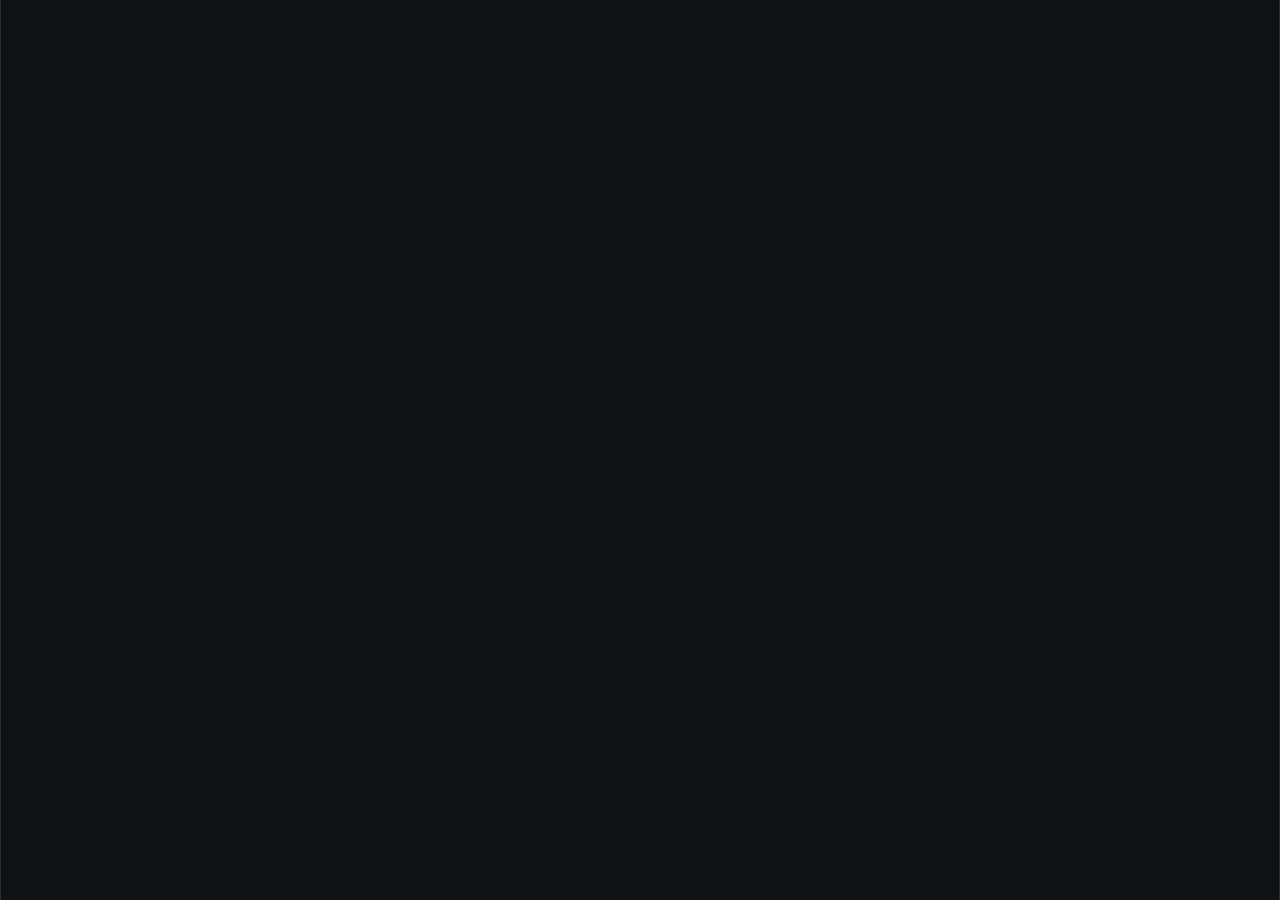
==== index.html @ ad4e1b9a "Phase 1 complete – Maké core structure" ====
<!DOCTYPE html>
<html lang="en">
<head>
    <meta charset="UTF-8">
    <meta name="viewport" content="width=device-width, initial-scale=1.0, maximum-scale=1.0, user-scalable=no, viewport-fit=cover">
    <title>Maké · personal command center</title>
    <link rel="stylesheet" href="styles.css">
    <link rel="manifest" href="manifest.json">
    <meta name="theme-color" content="#0a0c0e">
</head>
<body>
    <div id="app">
        <!-- TopBar will be injected here -->
    </div>

    <script type="module" src="core/app.js"></script>
</body>
</html>
---- styles.css ----
* {
    margin: 0;
    padding: 0;
    box-sizing: border-box;
    -webkit-tap-highlight-color: transparent;
}

body {
    background-color: #0a0c0e;
    color: #ffffff;
    font-family: 'Inter', -apple-system, BlinkMacSystemFont, sans-serif;
    font-weight: 300;
    line-height: 1.5;
    min-height: 100dvh;
    display: flex;
    flex-direction: column;
}

#app {
    display: flex;
    flex-direction: column;
    height: 100dvh;
    max-width: 1400px;
    margin: 0 auto;
    width: 100%;
    border-left: 1px solid #2a2f33;
    border-right: 1px solid #2a2f33;
    background: #0f1215;
}

/* Grid background (faint lines) */
main {
    flex: 1;
    overflow-y: auto;
    padding: 16px;
    background-image: 
        linear-gradient(#2a2f33 1px, transparent 1px),
        linear-gradient(90deg, #2a2f33 1px, transparent 1px);
    background-size: 40px 40px;
    background-position: center center;
}

/* Tab bar */
.top-bar {
    display: flex;
    align-items: center;
    justify-content: space-between;
    padding: 8px 16px;
    border-bottom: 1px solid #2a2f33;
    background: #0a0c0e;
}

.tab-container {
    display: flex;
    gap: 8px;
    overflow-x: auto;
    scrollbar-width: none;
    -ms-overflow-style: none;
}

.tab-container::-webkit-scrollbar {
    display: none;
}

.tab {
    padding: 8px 16px;
    border: 1px solid #3a4045;
    border-radius: 30px;
    background: transparent;
    color: #a0a8b0;
    font-size: 14px;
    font-weight: 400;
    white-space: nowrap;
    cursor: pointer;
}

.tab.active {
    background: #2a2f33;
    border-color: #5a7d9c;
    color: white;
}

.top-bar-actions {
    display: flex;
    gap: 8px;
}

.top-bar-actions button {
    background: none;
    border: 1px solid #3a4045;
    color: #c0c8d0;
    width: 40px;
    height: 40px;
    border-radius: 8px;
    font-size: 20px;
    display: flex;
    align-items: center;
    justify-content: center;
    cursor: pointer;
}

.top-bar-actions button:active {
    background: #2a2f33;
}

/* Card grid */
.grid {
    display: grid;
    grid-template-columns: repeat(auto-fill, minmax(280px, 1fr));
    gap: 16px;
}

/* Card */
.card {
    background: #14181c;
    border: 1px solid #2a2f33;
    border-radius: 20px;
    padding: 16px;
    box-shadow: 0 2px 8px rgba(0,0,0,0.5);
    transition: transform 0.1s, border-color 0.1s;
    cursor: pointer;
    display: flex;
    flex-direction: column;
}

.card:active {
    transform: scale(0.98);
    border-color: #5a7d9c;
}

.card-header {
    display: flex;
    justify-content: space-between;
    align-items: center;
    margin-bottom: 12px;
    color: #a0a8b0;
    font-size: 12px;
    text-transform: uppercase;
    letter-spacing: 1px;
}

.card-title {
    font-weight: 600;
    color: white;
    margin-bottom: 8px;
    word-break: break-word;
    font-size: 16px;
}

.card-content {
    color: #c0c8d0;
    font-size: 14px;
    word-break: break-word;
    white-space: pre-wrap;
    flex: 1;
}

.card-footer {
    display: flex;
    justify-content: flex-end;
    gap: 12px;
    margin-top: 12px;
}

.card-footer button {
    background: none;
    border: none;
    color: #a0a8b0;
    font-size: 18px;
    cursor: pointer;
    padding: 4px;
}

/* Command Palette */
.command-palette {
    position: fixed;
    top: 80px;
    left: 50%;
    transform: translateX(-50%);
    width: 90%;
    max-width: 600px;
    background: #1e2328;
    border: 1px solid #3a4045;
    border-radius: 24px;
    box-shadow: 0 20px 40px rgba(0,0,0,0.8);
    z-index: 1000;
    padding: 12px;
    display: none;
}

.command-palette.visible {
    display: block;
}

.command-palette input {
    width: 100%;
    background: #0a0c0e;
    border: 1px solid #3a4045;
    border-radius: 40px;
    padding: 16px 20px;
    color: white;
    font-size: 16px;
    outline: none;
}

.command-results {
    margin-top: 8px;
    max-height: 300px;
    overflow-y: auto;
}

.command-result-item {
    padding: 12px 16px;
    border-bottom: 1px solid #2a2f33;
    cursor: pointer;
    color: #c0c8d0;
}

.command-result-item:active {
    background: #2a2f33;
}

/* Modal */
.modal-overlay {
    position: fixed;
    top: 0;
    left: 0;
    width: 100%;
    height: 100%;
    background: rgba(0,0,0,0.7);
    display: none;
    align-items: center;
    justify-content: center;
    z-index: 2000;
}

.modal-overlay.visible {
    display: flex;
}

.modal {
    background: #1e2328;
    border: 1px solid #3a4045;
    border-radius: 24px;
    width: 90%;
    max-width: 500px;
    padding: 24px;
}

.modal h3 {
    font-size: 20px;
    font-weight: 400;
    margin-bottom: 16px;
    color: white;
}

.modal-content {
    margin-bottom: 24px;
}

.modal-content input,
.modal-content textarea,
.modal-content select {
    width: 100%;
    background: #0a0c0e;
    border: 1px solid #3a4045;
    border-radius: 12px;
    padding: 12px;
    color: white;
    font-size: 14px;
    margin-bottom: 12px;
    font-family: inherit;
}

.modal-content textarea {
    min-height: 100px;
    resize: vertical;
}

.modal-actions {
    display: flex;
    justify-content: flex-end;
    gap: 12px;
}

.modal-actions button {
    padding: 12px 20px;
    border: 1px solid #3a4045;
    background: transparent;
    color: white;
    border-radius: 30px;
    font-size: 14px;
    cursor: pointer;
}

.modal-actions button:active {
    background: #2a2f33;
}

/* Undo toast */
.undo-toast {
    position: fixed;
    bottom: 20px;
    left: 50%;
    transform: translateX(-50%);
    background: #1e2328;
    border: 1px solid #5a7d9c;
    border-radius: 40px;
    padding: 12px 24px;
    color: white;
    font-size: 14px;
    display: flex;
    gap: 16px;
    align-items: center;
    z-index: 3000;
    animation: slideUp 0.2s ease;
}

.undo-toast button {
    background: none;
    border: none;
    color: #5a7d9c;
    font-weight: 600;
    cursor: pointer;
}

@keyframes slideUp {
    from { transform: translate(-50%, 20px); opacity: 0; }
    to { transform: translate(-50%, 0); opacity: 1; }
}

/* Responsive */
@media (max-width: 480px) {
    .grid {
        grid-template-columns: 1fr;
    }
    .top-bar {
        padding: 8px;
    }
}
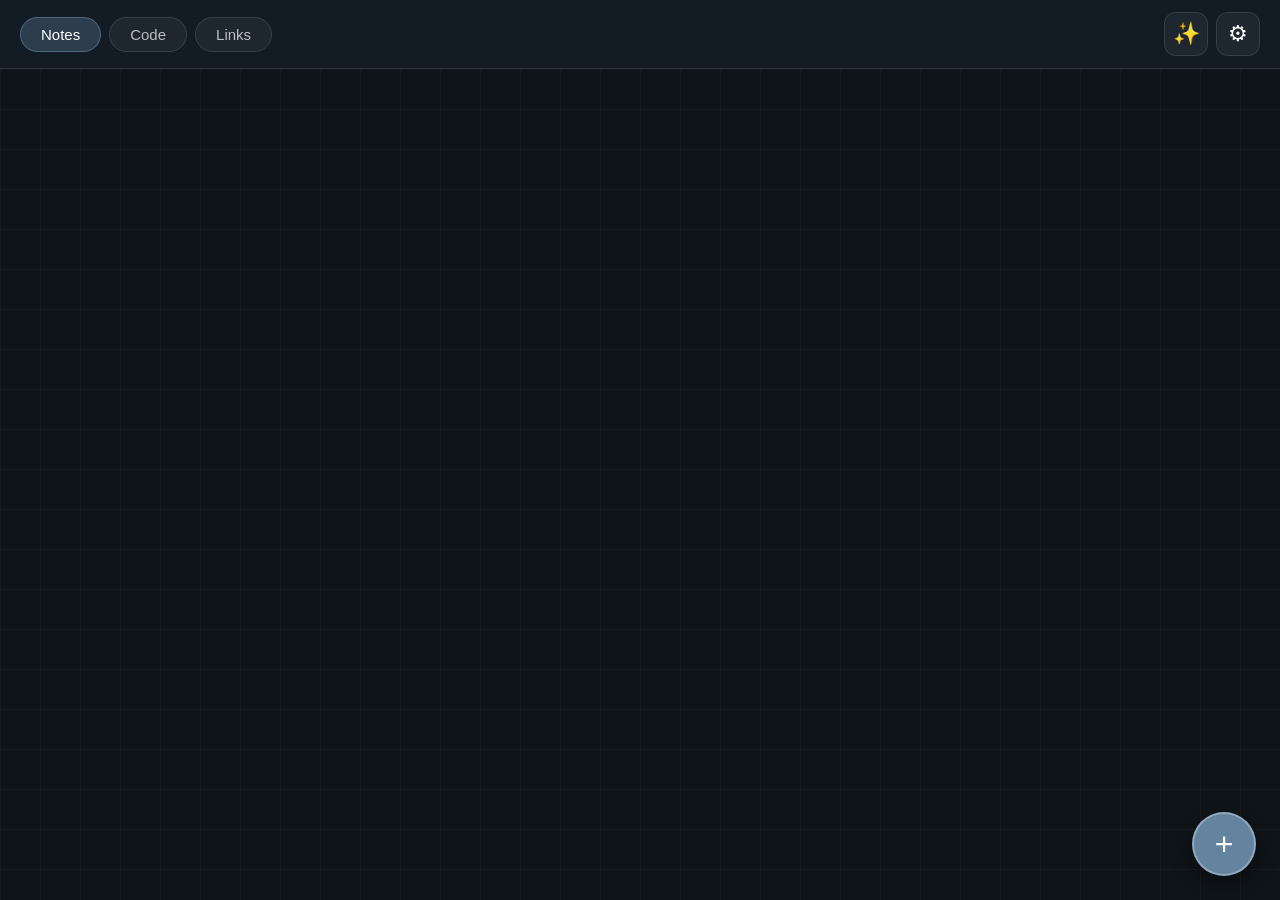
==== commit b2683960: "Complete redesign: layered canvas with floating stickies" ====
--- a/index.html
+++ b/index.html
@@ -3,16 +3,13 @@
 <head>
     <meta charset="UTF-8">
     <meta name="viewport" content="width=device-width, initial-scale=1.0, maximum-scale=1.0, user-scalable=no, viewport-fit=cover">
-    <title>Maké · personal command center</title>
+    <title>Maké · layered dashboard</title>
     <link rel="stylesheet" href="styles.css">
     <link rel="manifest" href="manifest.json">
-    <meta name="theme-color" content="#0a0c0e">
+    <meta name="theme-color" content="#0f1419">
 </head>
 <body>
-    <div id="app">
-        <!-- TopBar will be injected here -->
-    </div>
-
-    <script type="module" src="core/app.js"></script>
+    <div id="app"></div>
+    <script type="module" src="app.js"></script>
 </body>
 </html>
--- a/styles.css
+++ b/styles.css
@@ -3,51 +3,35 @@
     padding: 0;
     box-sizing: border-box;
     -webkit-tap-highlight-color: transparent;
+    user-select: none;
 }
 
 body {
-    background-color: #0a0c0e;
+    background-color: #0f1419;
     color: #ffffff;
     font-family: 'Inter', -apple-system, BlinkMacSystemFont, sans-serif;
-    font-weight: 300;
-    line-height: 1.5;
     min-height: 100dvh;
+    overflow: hidden;
+}
+
+#app {
+    height: 100dvh;
     display: flex;
     flex-direction: column;
-}
-
-#app {
-    display: flex;
-    flex-direction: column;
-    height: 100dvh;
-    max-width: 1400px;
-    margin: 0 auto;
-    width: 100%;
-    border-left: 1px solid #2a2f33;
-    border-right: 1px solid #2a2f33;
-    background: #0f1215;
-}
-
-/* Grid background (faint lines) */
-main {
-    flex: 1;
-    overflow-y: auto;
-    padding: 16px;
-    background-image: 
-        linear-gradient(#2a2f33 1px, transparent 1px),
-        linear-gradient(90deg, #2a2f33 1px, transparent 1px);
-    background-size: 40px 40px;
-    background-position: center center;
-}
-
-/* Tab bar */
+    position: relative;
+}
+
+/* Top bar with glass effect */
 .top-bar {
     display: flex;
     align-items: center;
     justify-content: space-between;
-    padding: 8px 16px;
-    border-bottom: 1px solid #2a2f33;
-    background: #0a0c0e;
+    padding: 12px 20px;
+    background: rgba(20, 30, 40, 0.8);
+    backdrop-filter: blur(20px);
+    -webkit-backdrop-filter: blur(20px);
+    border-bottom: 1px solid rgba(255, 255, 255, 0.1);
+    z-index: 100;
 }
 
 .tab-container {
@@ -55,7 +39,6 @@
     gap: 8px;
     overflow-x: auto;
     scrollbar-width: none;
-    -ms-overflow-style: none;
 }
 
 .tab-container::-webkit-scrollbar {
@@ -63,20 +46,21 @@
 }
 
 .tab {
-    padding: 8px 16px;
-    border: 1px solid #3a4045;
-    border-radius: 30px;
-    background: transparent;
-    color: #a0a8b0;
-    font-size: 14px;
-    font-weight: 400;
+    padding: 8px 20px;
+    border-radius: 40px;
+    background: rgba(255, 255, 255, 0.05);
+    border: 1px solid rgba(255, 255, 255, 0.1);
+    color: rgba(255, 255, 255, 0.7);
+    font-size: 15px;
+    font-weight: 500;
     white-space: nowrap;
     cursor: pointer;
+    transition: all 0.2s ease;
 }
 
 .tab.active {
-    background: #2a2f33;
-    border-color: #5a7d9c;
+    background: rgba(109, 143, 175, 0.3);
+    border-color: rgba(109, 143, 175, 0.5);
     color: white;
 }
 
@@ -86,138 +70,229 @@
 }
 
 .top-bar-actions button {
-    background: none;
-    border: 1px solid #3a4045;
-    color: #c0c8d0;
-    width: 40px;
-    height: 40px;
-    border-radius: 8px;
-    font-size: 20px;
+    width: 44px;
+    height: 44px;
+    border-radius: 12px;
+    background: rgba(255, 255, 255, 0.05);
+    border: 1px solid rgba(255, 255, 255, 0.1);
+    color: white;
+    font-size: 22px;
     display: flex;
     align-items: center;
     justify-content: center;
     cursor: pointer;
+    transition: all 0.2s ease;
 }
 
 .top-bar-actions button:active {
-    background: #2a2f33;
-}
-
-/* Card grid */
+    background: rgba(109, 143, 175, 0.3);
+    transform: scale(0.95);
+}
+
+/* Main canvas – both layers */
+.canvas {
+    flex: 1;
+    position: relative;
+    overflow: hidden;
+    background-color: #0f1419;
+    background-image: 
+        linear-gradient(rgba(255, 255, 255, 0.03) 1px, transparent 1px),
+        linear-gradient(90deg, rgba(255, 255, 255, 0.03) 1px, transparent 1px);
+    background-size: 40px 40px;
+}
+
+/* Background grid layer */
+.grid-layer {
+    position: absolute;
+    top: 0;
+    left: 0;
+    width: 100%;
+    height: 100%;
+    overflow-y: auto;
+    overflow-x: hidden;
+    padding: 20px;
+}
+
 .grid {
     display: grid;
-    grid-template-columns: repeat(auto-fill, minmax(280px, 1fr));
-    gap: 16px;
-}
-
-/* Card */
+    grid-template-columns: repeat(auto-fill, minmax(260px, 1fr));
+    gap: 20px;
+    align-content: start;
+}
+
+/* Background cards */
 .card {
-    background: #14181c;
-    border: 1px solid #2a2f33;
+    background: rgba(30, 40, 50, 0.7);
+    backdrop-filter: blur(10px);
+    -webkit-backdrop-filter: blur(10px);
+    border: 1px solid rgba(255, 255, 255, 0.1);
+    border-radius: 24px;
+    padding: 18px;
+    box-shadow: 0 8px 20px rgba(0, 0, 0, 0.3);
+    transition: transform 0.15s ease, border-color 0.15s ease;
+    cursor: pointer;
+}
+
+.card:active {
+    transform: scale(0.98);
+    border-color: rgba(109, 143, 175, 0.6);
+}
+
+.card-header {
+    display: flex;
+    justify-content: space-between;
+    align-items: center;
+    margin-bottom: 10px;
+    color: rgba(255, 255, 255, 0.5);
+    font-size: 12px;
+    text-transform: uppercase;
+    letter-spacing: 0.5px;
+}
+
+.card-title {
+    font-weight: 600;
+    font-size: 16px;
+    margin-bottom: 8px;
+    color: white;
+}
+
+.card-content {
+    color: rgba(255, 255, 255, 0.8);
+    font-size: 14px;
+    line-height: 1.4;
+}
+
+/* Floating sticky notes layer */
+.sticky-layer {
+    position: absolute;
+    top: 0;
+    left: 0;
+    width: 100%;
+    height: 100%;
+    pointer-events: none;
+    z-index: 50;
+}
+
+.sticky-note {
+    position: absolute;
+    min-width: 180px;
+    min-height: 150px;
+    background: rgba(255, 235, 150, 0.95);
+    backdrop-filter: blur(5px);
+    -webkit-backdrop-filter: blur(5px);
     border-radius: 20px;
     padding: 16px;
-    box-shadow: 0 2px 8px rgba(0,0,0,0.5);
-    transition: transform 0.1s, border-color 0.1s;
-    cursor: pointer;
+    box-shadow: 0 15px 30px rgba(0, 0, 0, 0.4), 0 0 0 2px rgba(255, 255, 255, 0.2);
+    color: #1a1e24;
+    pointer-events: auto;
+    cursor: move;
+    transition: box-shadow 0.15s ease;
+    resize: both;
+    overflow: auto;
+    z-index: 100;
+}
+
+.sticky-note:active {
+    box-shadow: 0 20px 40px rgba(0, 0, 0, 0.5), 0 0 0 2px rgba(255, 255, 255, 0.4);
+    z-index: 200;
+}
+
+.sticky-note textarea {
+    width: 100%;
+    height: calc(100% - 30px);
+    background: transparent;
+    border: none;
+    resize: none;
+    font-family: inherit;
+    font-size: 14px;
+    color: #1a1e24;
+    outline: none;
+}
+
+.sticky-header {
+    display: flex;
+    justify-content: flex-end;
+    gap: 8px;
+    margin-bottom: 8px;
+}
+
+.sticky-header button {
+    background: rgba(0, 0, 0, 0.2);
+    border: none;
+    border-radius: 20px;
+    width: 28px;
+    height: 28px;
+    color: #1a1e24;
+    cursor: pointer;
+    display: flex;
+    align-items: center;
+    justify-content: center;
+}
+
+/* Floating action button */
+.fab {
+    position: absolute;
+    bottom: 24px;
+    right: 24px;
+    width: 64px;
+    height: 64px;
+    border-radius: 32px;
+    background: rgba(109, 143, 175, 0.9);
+    backdrop-filter: blur(10px);
+    -webkit-backdrop-filter: blur(10px);
+    border: 2px solid rgba(255, 255, 255, 0.3);
+    color: white;
+    font-size: 32px;
+    display: flex;
+    align-items: center;
+    justify-content: center;
+    cursor: pointer;
+    z-index: 200;
+    box-shadow: 0 8px 20px rgba(0, 0, 0, 0.4);
+    transition: transform 0.15s ease, background 0.15s ease;
+}
+
+.fab:active {
+    transform: scale(0.9);
+    background: rgba(89, 123, 155, 0.9);
+}
+
+/* Add menu */
+.add-menu {
+    position: absolute;
+    bottom: 100px;
+    right: 24px;
+    background: rgba(30, 40, 50, 0.95);
+    backdrop-filter: blur(20px);
+    -webkit-backdrop-filter: blur(20px);
+    border: 1px solid rgba(255, 255, 255, 0.1);
+    border-radius: 24px;
+    padding: 12px;
     display: flex;
     flex-direction: column;
-}
-
-.card:active {
-    transform: scale(0.98);
-    border-color: #5a7d9c;
-}
-
-.card-header {
-    display: flex;
-    justify-content: space-between;
-    align-items: center;
-    margin-bottom: 12px;
-    color: #a0a8b0;
-    font-size: 12px;
-    text-transform: uppercase;
-    letter-spacing: 1px;
-}
-
-.card-title {
-    font-weight: 600;
-    color: white;
-    margin-bottom: 8px;
-    word-break: break-word;
+    gap: 8px;
+    z-index: 250;
+    min-width: 180px;
+}
+
+.add-menu button {
+    padding: 16px 20px;
+    background: rgba(255, 255, 255, 0.05);
+    border: 1px solid rgba(255, 255, 255, 0.1);
+    border-radius: 16px;
+    color: white;
     font-size: 16px;
-}
-
-.card-content {
-    color: #c0c8d0;
-    font-size: 14px;
-    word-break: break-word;
-    white-space: pre-wrap;
-    flex: 1;
-}
-
-.card-footer {
-    display: flex;
-    justify-content: flex-end;
-    gap: 12px;
-    margin-top: 12px;
-}
-
-.card-footer button {
-    background: none;
-    border: none;
-    color: #a0a8b0;
-    font-size: 18px;
-    cursor: pointer;
-    padding: 4px;
-}
-
-/* Command Palette */
-.command-palette {
-    position: fixed;
-    top: 80px;
-    left: 50%;
-    transform: translateX(-50%);
-    width: 90%;
-    max-width: 600px;
-    background: #1e2328;
-    border: 1px solid #3a4045;
-    border-radius: 24px;
-    box-shadow: 0 20px 40px rgba(0,0,0,0.8);
-    z-index: 1000;
-    padding: 12px;
-    display: none;
-}
-
-.command-palette.visible {
-    display: block;
-}
-
-.command-palette input {
-    width: 100%;
-    background: #0a0c0e;
-    border: 1px solid #3a4045;
-    border-radius: 40px;
-    padding: 16px 20px;
-    color: white;
-    font-size: 16px;
-    outline: none;
-}
-
-.command-results {
-    margin-top: 8px;
-    max-height: 300px;
-    overflow-y: auto;
-}
-
-.command-result-item {
-    padding: 12px 16px;
-    border-bottom: 1px solid #2a2f33;
-    cursor: pointer;
-    color: #c0c8d0;
-}
-
-.command-result-item:active {
-    background: #2a2f33;
+    text-align: left;
+    cursor: pointer;
+    transition: background 0.15s ease;
+}
+
+.add-menu button:active {
+    background: rgba(109, 143, 175, 0.3);
+}
+
+.hidden {
+    display: none !important;
 }
 
 /* Modal */
@@ -227,54 +302,44 @@
     left: 0;
     width: 100%;
     height: 100%;
-    background: rgba(0,0,0,0.7);
-    display: none;
+    background: rgba(0, 0, 0, 0.7);
+    backdrop-filter: blur(15px);
+    -webkit-backdrop-filter: blur(15px);
+    display: flex;
     align-items: center;
     justify-content: center;
-    z-index: 2000;
-}
-
-.modal-overlay.visible {
-    display: flex;
+    z-index: 1000;
 }
 
 .modal {
-    background: #1e2328;
-    border: 1px solid #3a4045;
-    border-radius: 24px;
+    background: rgba(30, 40, 50, 0.95);
+    backdrop-filter: blur(20px);
+    -webkit-backdrop-filter: blur(20px);
+    border: 1px solid rgba(255, 255, 255, 0.1);
+    border-radius: 32px;
     width: 90%;
     max-width: 500px;
-    padding: 24px;
+    padding: 28px;
 }
 
 .modal h3 {
-    font-size: 20px;
+    margin-bottom: 20px;
+    font-size: 24px;
     font-weight: 400;
+}
+
+.modal input,
+.modal textarea,
+.modal select {
+    width: 100%;
+    background: rgba(0, 0, 0, 0.3);
+    border: 1px solid rgba(255, 255, 255, 0.1);
+    border-radius: 16px;
+    padding: 16px;
+    color: white;
+    font-size: 16px;
     margin-bottom: 16px;
-    color: white;
-}
-
-.modal-content {
-    margin-bottom: 24px;
-}
-
-.modal-content input,
-.modal-content textarea,
-.modal-content select {
-    width: 100%;
-    background: #0a0c0e;
-    border: 1px solid #3a4045;
-    border-radius: 12px;
-    padding: 12px;
-    color: white;
-    font-size: 14px;
-    margin-bottom: 12px;
     font-family: inherit;
-}
-
-.modal-content textarea {
-    min-height: 100px;
-    resize: vertical;
 }
 
 .modal-actions {
@@ -284,57 +349,30 @@
 }
 
 .modal-actions button {
-    padding: 12px 20px;
-    border: 1px solid #3a4045;
-    background: transparent;
-    color: white;
+    padding: 14px 28px;
     border-radius: 30px;
-    font-size: 14px;
-    cursor: pointer;
-}
-
-.modal-actions button:active {
-    background: #2a2f33;
-}
-
-/* Undo toast */
-.undo-toast {
-    position: fixed;
-    bottom: 20px;
-    left: 50%;
-    transform: translateX(-50%);
-    background: #1e2328;
-    border: 1px solid #5a7d9c;
-    border-radius: 40px;
-    padding: 12px 24px;
-    color: white;
-    font-size: 14px;
-    display: flex;
-    gap: 16px;
-    align-items: center;
-    z-index: 3000;
-    animation: slideUp 0.2s ease;
-}
-
-.undo-toast button {
-    background: none;
-    border: none;
-    color: #5a7d9c;
-    font-weight: 600;
-    cursor: pointer;
-}
-
-@keyframes slideUp {
-    from { transform: translate(-50%, 20px); opacity: 0; }
-    to { transform: translate(-50%, 0); opacity: 1; }
+    border: 1px solid rgba(255, 255, 255, 0.1);
+    background: rgba(255, 255, 255, 0.05);
+    color: white;
+    font-size: 15px;
+    cursor: pointer;
+}
+
+.modal-actions button.primary {
+    background: rgba(109, 143, 175, 0.5);
+    border-color: rgba(109, 143, 175, 0.8);
 }
 
 /* Responsive */
-@media (max-width: 480px) {
+@media (max-width: 600px) {
     .grid {
         grid-template-columns: 1fr;
     }
     .top-bar {
-        padding: 8px;
+        padding: 8px 12px;
     }
-}
+    .tab {
+        padding: 6px 16px;
+        font-size: 14px;
+    }
+}
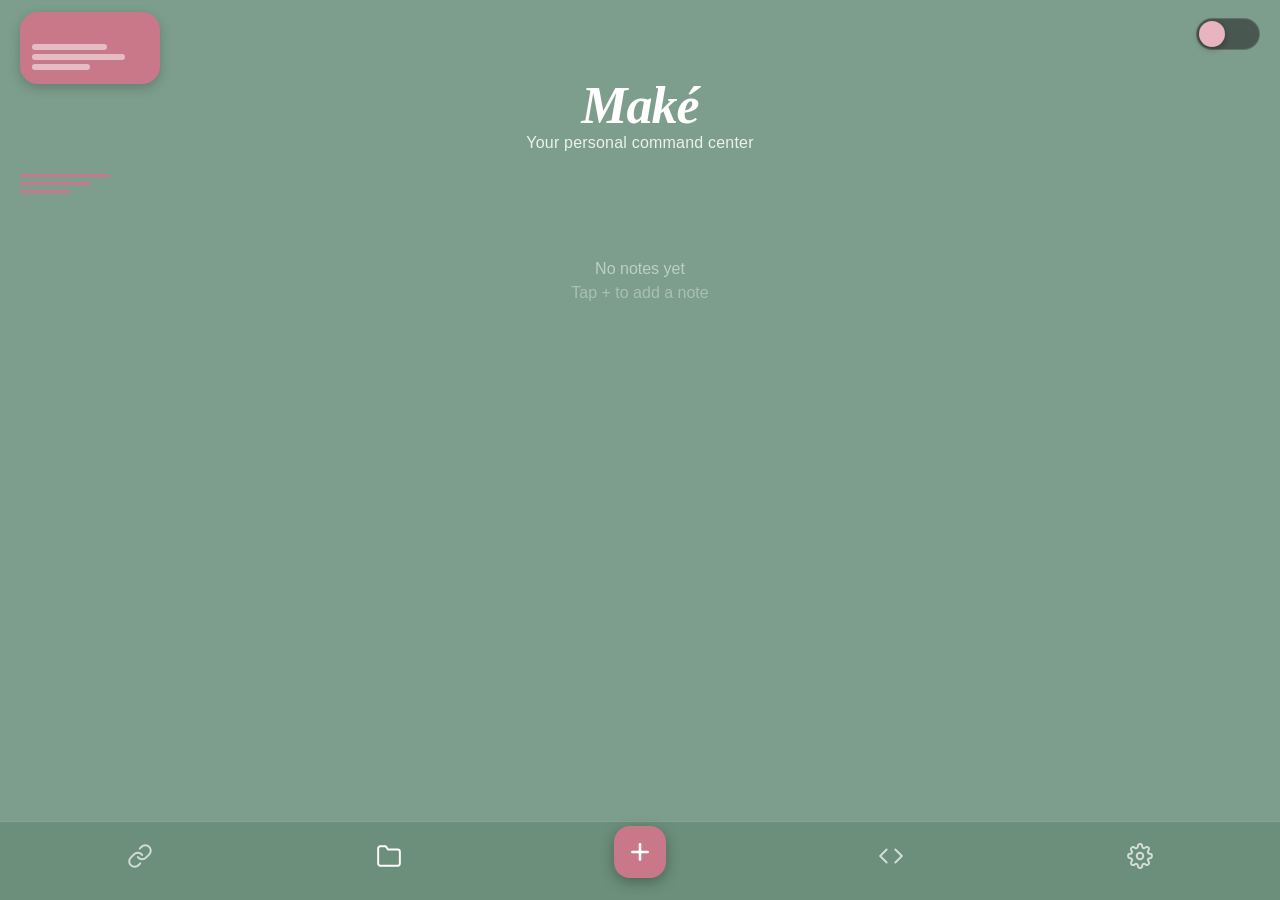
==== commit 12fdbf57: "Deploying to gh-pages from @ kynaruniverse/Make@a9539d4999ef92b4a51e3f7154780ea9d2239fb0 🚀" ====
--- a/index.html
+++ b/index.html
@@ -6,7 +6,7 @@
     <title>Maké · layered dashboard</title>
     <link rel="stylesheet" href="styles.css">
     <link rel="manifest" href="manifest.json">
-    <meta name="theme-color" content="#0f1419">
+    <meta name="theme-color" content="#7d9e8c">
 </head>
 <body>
     <div id="app"></div>
--- a/styles.css
+++ b/styles.css
@@ -7,7 +7,7 @@
 }
 
 body {
-    background-color: #0f1419;
+    background-color: #7d9e8c;
     color: #ffffff;
     font-family: 'Inter', -apple-system, BlinkMacSystemFont, sans-serif;
     min-height: 100dvh;
@@ -19,89 +19,129 @@
     display: flex;
     flex-direction: column;
     position: relative;
-}
-
-/* Top bar with glass effect */
-.top-bar {
-    display: flex;
-    align-items: center;
+    background-color: #7d9e8c;
+}
+
+/* ─── HEADER ─────────────────────────────────── */
+.app-header {
+    display: flex;
+    flex-direction: column;
+    align-items: center;
+    padding: 12px 20px 6px;
+    position: relative;
+    flex-shrink: 0;
+}
+
+.header-row {
+    display: flex;
+    align-items: flex-start;
     justify-content: space-between;
-    padding: 12px 20px;
-    background: rgba(20, 30, 40, 0.8);
-    backdrop-filter: blur(20px);
-    -webkit-backdrop-filter: blur(20px);
-    border-bottom: 1px solid rgba(255, 255, 255, 0.1);
-    z-index: 100;
-}
-
-.tab-container {
-    display: flex;
-    gap: 8px;
-    overflow-x: auto;
-    scrollbar-width: none;
-}
-
-.tab-container::-webkit-scrollbar {
-    display: none;
-}
-
-.tab {
-    padding: 8px 20px;
-    border-radius: 40px;
-    background: rgba(255, 255, 255, 0.05);
-    border: 1px solid rgba(255, 255, 255, 0.1);
-    color: rgba(255, 255, 255, 0.7);
-    font-size: 15px;
-    font-weight: 500;
-    white-space: nowrap;
-    cursor: pointer;
-    transition: all 0.2s ease;
-}
-
-.tab.active {
-    background: rgba(109, 143, 175, 0.3);
-    border-color: rgba(109, 143, 175, 0.5);
-    color: white;
-}
-
-.top-bar-actions {
-    display: flex;
-    gap: 8px;
-}
-
-.top-bar-actions button {
-    width: 44px;
-    height: 44px;
-    border-radius: 12px;
-    background: rgba(255, 255, 255, 0.05);
-    border: 1px solid rgba(255, 255, 255, 0.1);
-    color: white;
-    font-size: 22px;
-    display: flex;
-    align-items: center;
-    justify-content: center;
-    cursor: pointer;
-    transition: all 0.2s ease;
-}
-
-.top-bar-actions button:active {
-    background: rgba(109, 143, 175, 0.3);
-    transform: scale(0.95);
-}
-
-/* Main canvas – both layers */
+    width: 100%;
+    margin-bottom: 4px;
+}
+
+.header-widget {
+    width: 140px;
+    height: 72px;
+    background: #c9788a;
+    border-radius: 18px;
+    padding: 10px 12px;
+    display: flex;
+    flex-direction: column;
+    justify-content: flex-end;
+    box-shadow: 0 4px 12px rgba(0,0,0,0.2);
+    flex-shrink: 0;
+}
+
+.header-widget-bar {
+    height: 6px;
+    border-radius: 3px;
+    background: rgba(255,255,255,0.5);
+    margin-bottom: 4px;
+    width: 70%;
+}
+
+.ambient-toggle-wrap {
+    display: flex;
+    align-items: center;
+    padding-top: 6px;
+}
+
+.toggle-track {
+    width: 64px;
+    height: 32px;
+    background: rgba(30, 30, 30, 0.55);
+    border-radius: 16px;
+    position: relative;
+    cursor: pointer;
+    transition: background 0.25s ease;
+    border: 1.5px solid rgba(255,255,255,0.15);
+}
+
+.toggle-track.on {
+    background: rgba(201, 120, 138, 0.7);
+}
+
+.toggle-knob {
+    width: 26px;
+    height: 26px;
+    background: #e8b4c0;
+    border-radius: 50%;
+    position: absolute;
+    top: 2px;
+    left: 2px;
+    transition: transform 0.25s ease;
+    box-shadow: 0 2px 6px rgba(0,0,0,0.3);
+}
+
+.toggle-track.on .toggle-knob {
+    transform: translateX(32px);
+}
+
+.app-title {
+    font-family: 'Georgia', 'Times New Roman', serif;
+    font-size: 52px;
+    font-weight: 700;
+    font-style: italic;
+    color: white;
+    letter-spacing: -1px;
+    line-height: 1;
+    text-align: center;
+    margin-top: -8px;
+}
+
+.app-subtitle {
+    font-size: 16px;
+    font-weight: 400;
+    color: rgba(255,255,255,0.85);
+    text-align: center;
+    margin-top: 2px;
+    margin-bottom: 10px;
+    letter-spacing: 0.2px;
+}
+
+/* ─── SECTION DIVIDER ─────────────────────────── */
+.section-divider {
+    padding: 6px 20px 10px;
+    flex-shrink: 0;
+}
+
+.divider-line {
+    height: 3px;
+    border-radius: 2px;
+    background: #c9788a;
+    margin-bottom: 5px;
+    width: 90px;
+}
+
+/* ─── CANVAS ──────────────────────────────────── */
 .canvas {
     flex: 1;
     position: relative;
     overflow: hidden;
-    background-color: #0f1419;
-    background-image: 
-        linear-gradient(rgba(255, 255, 255, 0.03) 1px, transparent 1px),
-        linear-gradient(90deg, rgba(255, 255, 255, 0.03) 1px, transparent 1px);
-    background-size: 40px 40px;
-}
-
-/* Background grid layer */
+    background-color: #7d9e8c;
+}
+
 .grid-layer {
     position: absolute;
     top: 0;
@@ -110,59 +150,78 @@
     height: 100%;
     overflow-y: auto;
     overflow-x: hidden;
-    padding: 20px;
+    padding: 12px 14px 20px;
 }
 
 .grid {
     display: grid;
-    grid-template-columns: repeat(auto-fill, minmax(260px, 1fr));
-    gap: 20px;
+    grid-template-columns: repeat(3, 1fr);
+    gap: 12px;
     align-content: start;
 }
 
-/* Background cards */
+/* ─── CARDS ───────────────────────────────────── */
 .card {
-    background: rgba(30, 40, 50, 0.7);
-    backdrop-filter: blur(10px);
-    -webkit-backdrop-filter: blur(10px);
-    border: 1px solid rgba(255, 255, 255, 0.1);
-    border-radius: 24px;
-    padding: 18px;
-    box-shadow: 0 8px 20px rgba(0, 0, 0, 0.3);
+    background: #2d3a45;
+    border: 1.5px solid rgba(255,255,255,0.12);
+    border-radius: 18px;
+    padding: 12px;
+    box-shadow: 0 6px 18px rgba(0,0,0,0.35);
     transition: transform 0.15s ease, border-color 0.15s ease;
     cursor: pointer;
+    min-height: 180px;
+    display: flex;
+    flex-direction: column;
 }
 
 .card:active {
-    transform: scale(0.98);
-    border-color: rgba(109, 143, 175, 0.6);
+    transform: scale(0.97);
+    border-color: rgba(201, 120, 138, 0.6);
 }
 
 .card-header {
     display: flex;
     justify-content: space-between;
     align-items: center;
-    margin-bottom: 10px;
-    color: rgba(255, 255, 255, 0.5);
+    margin-bottom: 8px;
+    padding-bottom: 6px;
+    border-bottom: 1px solid rgba(255,255,255,0.1);
+}
+
+.card-type-label {
     font-size: 12px;
-    text-transform: uppercase;
-    letter-spacing: 0.5px;
+    font-weight: 600;
+    color: rgba(255,255,255,0.9);
+    white-space: nowrap;
+    overflow: hidden;
+    text-overflow: ellipsis;
+    max-width: 100%;
+}
+
+.card-date {
+    font-size: 10px;
+    color: rgba(255,255,255,0.35);
+    white-space: nowrap;
+    margin-left: 4px;
+    flex-shrink: 0;
 }
 
 .card-title {
-    font-weight: 600;
-    font-size: 16px;
-    margin-bottom: 8px;
-    color: white;
+    display: none;
 }
 
 .card-content {
-    color: rgba(255, 255, 255, 0.8);
-    font-size: 14px;
-    line-height: 1.4;
-}
-
-/* Floating sticky notes layer */
+    color: rgba(255,255,255,0.65);
+    font-size: 10px;
+    line-height: 1.55;
+    flex: 1;
+    overflow: hidden;
+    font-family: 'Courier New', monospace;
+    white-space: pre-wrap;
+    word-break: break-word;
+}
+
+/* ─── STICKY LAYER ────────────────────────────── */
 .sticky-layer {
     position: absolute;
     top: 0;
@@ -175,136 +234,183 @@
 
 .sticky-note {
     position: absolute;
-    min-width: 180px;
-    min-height: 150px;
-    background: rgba(255, 235, 150, 0.95);
-    backdrop-filter: blur(5px);
-    -webkit-backdrop-filter: blur(5px);
-    border-radius: 20px;
-    padding: 16px;
-    box-shadow: 0 15px 30px rgba(0, 0, 0, 0.4), 0 0 0 2px rgba(255, 255, 255, 0.2);
-    color: #1a1e24;
+    min-width: 130px;
+    min-height: 110px;
+    border-radius: 14px;
+    padding: 12px;
+    box-shadow: 0 8px 24px rgba(0,0,0,0.28), 0 2px 6px rgba(0,0,0,0.14);
+    color: #2a2a2a;
     pointer-events: auto;
     cursor: move;
-    transition: box-shadow 0.15s ease;
-    resize: both;
+    z-index: 100;
     overflow: auto;
-    z-index: 100;
 }
 
 .sticky-note:active {
-    box-shadow: 0 20px 40px rgba(0, 0, 0, 0.5), 0 0 0 2px rgba(255, 255, 255, 0.4);
+    box-shadow: 0 16px 40px rgba(0,0,0,0.4);
     z-index: 200;
 }
 
 .sticky-note textarea {
     width: 100%;
-    height: calc(100% - 30px);
+    height: calc(100% - 28px);
     background: transparent;
     border: none;
     resize: none;
     font-family: inherit;
-    font-size: 14px;
-    color: #1a1e24;
+    font-size: 12px;
+    font-weight: 500;
+    color: #2a2a2a;
     outline: none;
+    line-height: 1.5;
+    user-select: text;
+    -webkit-user-select: text;
 }
 
 .sticky-header {
     display: flex;
     justify-content: flex-end;
-    gap: 8px;
-    margin-bottom: 8px;
+    margin-bottom: 4px;
 }
 
 .sticky-header button {
-    background: rgba(0, 0, 0, 0.2);
+    background: rgba(0,0,0,0.15);
     border: none;
-    border-radius: 20px;
-    width: 28px;
-    height: 28px;
-    color: #1a1e24;
+    border-radius: 50%;
+    width: 22px;
+    height: 22px;
+    color: #2a2a2a;
     cursor: pointer;
     display: flex;
     align-items: center;
     justify-content: center;
-}
-
-/* Floating action button */
-.fab {
-    position: absolute;
-    bottom: 24px;
-    right: 24px;
-    width: 64px;
-    height: 64px;
-    border-radius: 32px;
-    background: rgba(109, 143, 175, 0.9);
-    backdrop-filter: blur(10px);
-    -webkit-backdrop-filter: blur(10px);
-    border: 2px solid rgba(255, 255, 255, 0.3);
-    color: white;
-    font-size: 32px;
+    font-size: 11px;
+}
+
+/* ─── BOTTOM NAV ──────────────────────────────── */
+.bottom-nav {
+    display: flex;
+    align-items: center;
+    justify-content: space-around;
+    padding: 10px 16px 20px;
+    background: #6b8f7a;
+    border-top: 1.5px solid rgba(255,255,255,0.18);
+    flex-shrink: 0;
+    position: relative;
+    z-index: 200;
+}
+
+.nav-btn {
+    width: 48px;
+    height: 48px;
+    background: none;
+    border: none;
+    cursor: pointer;
     display: flex;
     align-items: center;
     justify-content: center;
-    cursor: pointer;
-    z-index: 200;
-    box-shadow: 0 8px 20px rgba(0, 0, 0, 0.4);
+    border-radius: 12px;
     transition: transform 0.15s ease, background 0.15s ease;
-}
-
-.fab:active {
-    transform: scale(0.9);
-    background: rgba(89, 123, 155, 0.9);
-}
-
-/* Add menu */
+    color: rgba(255,255,255,0.7);
+}
+
+.nav-btn:active {
+    transform: scale(0.88);
+    background: rgba(255,255,255,0.1);
+}
+
+.nav-btn.active {
+    color: white;
+}
+
+.nav-btn svg {
+    width: 26px;
+    height: 26px;
+    stroke: currentColor;
+    fill: none;
+    stroke-width: 1.8;
+    stroke-linecap: round;
+    stroke-linejoin: round;
+}
+
+.nav-btn-add {
+    width: 52px;
+    height: 52px;
+    background: #c9788a;
+    border: none;
+    border-radius: 16px;
+    cursor: pointer;
+    display: flex;
+    align-items: center;
+    justify-content: center;
+    box-shadow: 0 4px 14px rgba(0,0,0,0.3);
+    transition: transform 0.15s ease, background 0.15s ease;
+    color: white;
+    margin-top: -8px;
+}
+
+.nav-btn-add:active {
+    transform: scale(0.88);
+    background: #b5677a;
+}
+
+.nav-btn-add svg {
+    width: 26px;
+    height: 26px;
+    stroke: white;
+    fill: none;
+    stroke-width: 2.4;
+    stroke-linecap: round;
+}
+
+/* ─── ADD MENU ────────────────────────────────── */
 .add-menu {
     position: absolute;
-    bottom: 100px;
-    right: 24px;
-    background: rgba(30, 40, 50, 0.95);
-    backdrop-filter: blur(20px);
-    -webkit-backdrop-filter: blur(20px);
-    border: 1px solid rgba(255, 255, 255, 0.1);
+    bottom: 90px;
+    left: 50%;
+    transform: translateX(-50%);
+    background: #2d3a45;
+    border: 1px solid rgba(255,255,255,0.12);
     border-radius: 24px;
-    padding: 12px;
+    padding: 10px;
     display: flex;
     flex-direction: column;
-    gap: 8px;
+    gap: 6px;
     z-index: 250;
-    min-width: 180px;
+    min-width: 200px;
+    box-shadow: 0 12px 32px rgba(0,0,0,0.4);
 }
 
 .add-menu button {
-    padding: 16px 20px;
-    background: rgba(255, 255, 255, 0.05);
-    border: 1px solid rgba(255, 255, 255, 0.1);
-    border-radius: 16px;
-    color: white;
-    font-size: 16px;
+    padding: 14px 18px;
+    background: rgba(255,255,255,0.06);
+    border: 1px solid rgba(255,255,255,0.1);
+    border-radius: 14px;
+    color: white;
+    font-size: 15px;
     text-align: left;
     cursor: pointer;
     transition: background 0.15s ease;
 }
 
 .add-menu button:active {
-    background: rgba(109, 143, 175, 0.3);
+    background: rgba(201, 120, 138, 0.3);
 }
 
 .hidden {
     display: none !important;
 }
 
-/* Modal */
+/* ─── MODAL ───────────────────────────────────── */
 .modal-overlay {
     position: fixed;
     top: 0;
     left: 0;
     width: 100%;
     height: 100%;
-    background: rgba(0, 0, 0, 0.7);
-    backdrop-filter: blur(15px);
-    -webkit-backdrop-filter: blur(15px);
+    background: rgba(0,0,0,0.6);
+    backdrop-filter: blur(12px);
+    -webkit-backdrop-filter: blur(12px);
     display: flex;
     align-items: center;
     justify-content: center;
@@ -312,67 +418,100 @@
 }
 
 .modal {
-    background: rgba(30, 40, 50, 0.95);
-    backdrop-filter: blur(20px);
-    -webkit-backdrop-filter: blur(20px);
-    border: 1px solid rgba(255, 255, 255, 0.1);
-    border-radius: 32px;
+    background: #2d3a45;
+    border: 1px solid rgba(255,255,255,0.12);
+    border-radius: 28px;
     width: 90%;
-    max-width: 500px;
-    padding: 28px;
+    max-width: 480px;
+    padding: 24px;
+    box-shadow: 0 20px 60px rgba(0,0,0,0.5);
 }
 
 .modal h3 {
-    margin-bottom: 20px;
-    font-size: 24px;
-    font-weight: 400;
+    margin-bottom: 18px;
+    font-size: 22px;
+    font-weight: 500;
+    color: white;
 }
 
 .modal input,
 .modal textarea,
 .modal select {
     width: 100%;
-    background: rgba(0, 0, 0, 0.3);
-    border: 1px solid rgba(255, 255, 255, 0.1);
-    border-radius: 16px;
-    padding: 16px;
-    color: white;
+    background: rgba(0,0,0,0.25);
+    border: 1px solid rgba(255,255,255,0.1);
+    border-radius: 14px;
+    padding: 14px;
+    color: white;
+    font-size: 15px;
+    margin-bottom: 14px;
+    font-family: inherit;
+    outline: none;
+    user-select: text;
+    -webkit-user-select: text;
+}
+
+.modal input:focus,
+.modal textarea:focus {
+    border-color: rgba(201, 120, 138, 0.5);
+}
+
+.modal-actions {
+    display: flex;
+    justify-content: flex-end;
+    gap: 10px;
+    margin-top: 4px;
+}
+
+.modal-actions button {
+    padding: 12px 26px;
+    border-radius: 30px;
+    border: 1px solid rgba(255,255,255,0.1);
+    background: rgba(255,255,255,0.06);
+    color: white;
+    font-size: 14px;
+    cursor: pointer;
+    transition: background 0.15s ease;
+}
+
+.modal-actions button.primary {
+    background: #c9788a;
+    border-color: #c9788a;
+}
+
+.modal-actions button.primary:active {
+    background: #b5677a;
+}
+
+/* ─── EMPTY STATE ─────────────────────────────── */
+.empty-state {
+    grid-column: 1 / -1;
+    text-align: center;
+    padding: 40px 20px;
+    color: rgba(255,255,255,0.5);
+}
+
+.empty-state p {
     font-size: 16px;
-    margin-bottom: 16px;
-    font-family: inherit;
-}
-
-.modal-actions {
-    display: flex;
-    justify-content: flex-end;
-    gap: 12px;
-}
-
-.modal-actions button {
-    padding: 14px 28px;
-    border-radius: 30px;
-    border: 1px solid rgba(255, 255, 255, 0.1);
-    background: rgba(255, 255, 255, 0.05);
-    color: white;
-    font-size: 15px;
-    cursor: pointer;
-}
-
-.modal-actions button.primary {
-    background: rgba(109, 143, 175, 0.5);
-    border-color: rgba(109, 143, 175, 0.8);
-}
-
-/* Responsive */
-@media (max-width: 600px) {
-    .grid {
-        grid-template-columns: 1fr;
-    }
-    .top-bar {
-        padding: 8px 12px;
-    }
-    .tab {
-        padding: 6px 16px;
-        font-size: 14px;
-    }
-}
+    margin-bottom: 6px;
+}
+
+.empty-hint {
+    font-size: 13px;
+    color: rgba(255,255,255,0.35);
+}
+
+/* ─── LOADING ─────────────────────────────────── */
+.loading {
+    position: absolute;
+    top: 50%;
+    left: 50%;
+    transform: translate(-50%, -50%);
+    color: rgba(255,255,255,0.5);
+    font-size: 14px;
+}
+
+/* ─── SCROLLBAR ───────────────────────────────── */
+::-webkit-scrollbar { width: 4px; }
+::-webkit-scrollbar-track { background: transparent; }
+::-webkit-scrollbar-thumb { background: rgba(255,255,255,0.2); border-radius: 4px; }
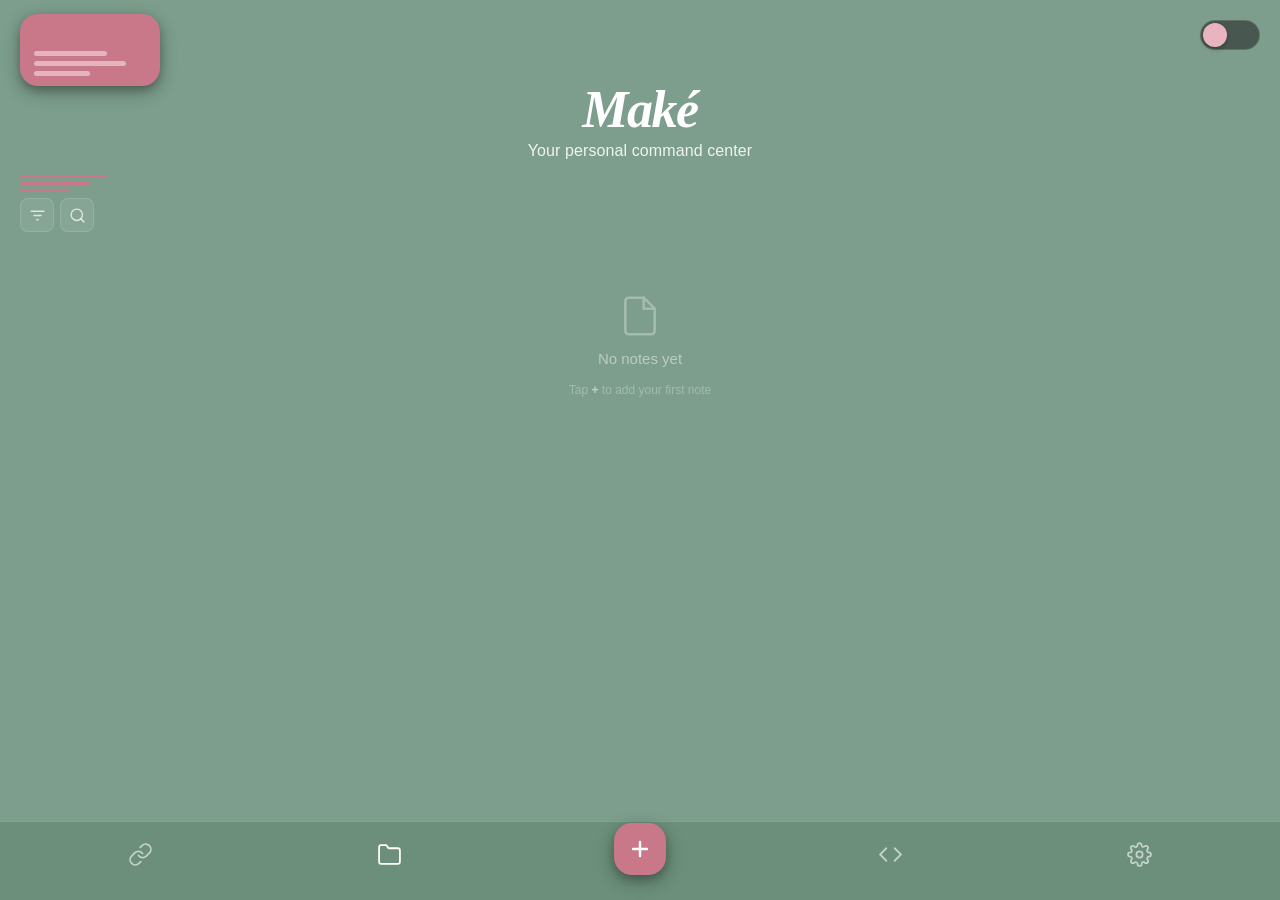
==== commit 91798667: "update" ====
--- a/index.html
+++ b/index.html
@@ -1,15 +1,17 @@
 <!DOCTYPE html>
 <html lang="en">
 <head>
-    <meta charset="UTF-8">
-    <meta name="viewport" content="width=device-width, initial-scale=1.0, maximum-scale=1.0, user-scalable=no, viewport-fit=cover">
-    <title>Maké · layered dashboard</title>
-    <link rel="stylesheet" href="styles.css">
-    <link rel="manifest" href="manifest.json">
-    <meta name="theme-color" content="#7d9e8c">
+  <meta charset="UTF-8">
+  <meta name="viewport" content="width=device-width, initial-scale=1.0, maximum-scale=1.0, user-scalable=no, viewport-fit=cover">
+  <title>Maké · your command center</title>
+  <link rel="stylesheet" href="styles.css">
+  <link rel="manifest" href="manifest.json">
+  <meta name="theme-color" content="#7d9e8c">
+  <meta name="apple-mobile-web-app-capable" content="yes">
+  <meta name="apple-mobile-web-app-status-bar-style" content="black-translucent">
 </head>
 <body>
-    <div id="app"></div>
-    <script type="module" src="app.js"></script>
+  <div id="app"></div>
+  <script type="module" src="app.js"></script>
 </body>
 </html>
--- a/styles.css
+++ b/styles.css
@@ -1,517 +1,944 @@
-* {
-    margin: 0;
-    padding: 0;
-    box-sizing: border-box;
-    -webkit-tap-highlight-color: transparent;
-    user-select: none;
+/* ============================================================
+   MAKÉ V2 — styles.css
+   Load order: colors.css → tokens.css → motion.css → styles.css
+   ============================================================ */
+
+@import './design-system/colors.css';
+@import './design-system/tokens.css';
+@import './design-system/motion.css';
+
+/* ── RESET ── */
+*, *::before, *::after {
+  margin: 0;
+  padding: 0;
+  box-sizing: border-box;
+  -webkit-tap-highlight-color: transparent;
+}
+
+/* ── BASE ── */
+html, body {
+  height: 100%;
+  overflow: hidden;
 }
 
 body {
-    background-color: #7d9e8c;
-    color: #ffffff;
-    font-family: 'Inter', -apple-system, BlinkMacSystemFont, sans-serif;
-    min-height: 100dvh;
-    overflow: hidden;
+  background: var(--make-app-bg);
+  color:       var(--make-app-text);
+  font-family: var(--font-body);
+  font-size:   var(--text-md);
+  line-height: 1.5;
+  -webkit-font-smoothing: antialiased;
+  user-select: none;
 }
 
 #app {
-    height: 100dvh;
-    display: flex;
-    flex-direction: column;
-    position: relative;
-    background-color: #7d9e8c;
-}
-
-/* ─── HEADER ─────────────────────────────────── */
+  height: 100dvh;
+  display: flex;
+  flex-direction: column;
+  position: relative;
+  background: var(--make-app-bg);
+  overflow: hidden;
+}
+
+/* ─── LOADING ────────────────────────────────────────────────── */
+.make-loading {
+  position: absolute;
+  top: 50%; left: 50%;
+  transform: translate(-50%, -50%);
+  display: flex;
+  align-items: center;
+  gap: var(--space-5);
+  color: var(--make-empty-text);
+  font-size: var(--text-md);
+}
+.make-loading-spinner {
+  width: 22px; height: 22px;
+  border: 2px solid rgba(255,255,255,0.15);
+  border-top-color: var(--make-secondary);
+  border-radius: var(--radius-full);
+  animation: spin 0.7s linear infinite;
+  flex-shrink: 0;
+}
+
+/* ─── HEADER ─────────────────────────────────────────────────── */
 .app-header {
-    display: flex;
-    flex-direction: column;
-    align-items: center;
-    padding: 12px 20px 6px;
-    position: relative;
-    flex-shrink: 0;
+  display: flex;
+  flex-direction: column;
+  align-items: center;
+  padding: 14px 20px 4px;
+  flex-shrink: 0;
+  position: relative;
 }
 
 .header-row {
-    display: flex;
-    align-items: flex-start;
-    justify-content: space-between;
-    width: 100%;
-    margin-bottom: 4px;
-}
-
+  display: flex;
+  align-items: flex-start;
+  justify-content: space-between;
+  width: 100%;
+  margin-bottom: 2px;
+}
+
+/* Header widget — decorative pink rectangle (matches design image exactly) */
 .header-widget {
-    width: 140px;
-    height: 72px;
-    background: #c9788a;
-    border-radius: 18px;
-    padding: 10px 12px;
-    display: flex;
-    flex-direction: column;
-    justify-content: flex-end;
-    box-shadow: 0 4px 12px rgba(0,0,0,0.2);
-    flex-shrink: 0;
-}
-
+  width: var(--size-header-widget-w);
+  height: var(--size-header-widget-h);
+  background: var(--make-widget-bg);
+  border-radius: var(--radius-xl);
+  padding: 10px 14px;
+  display: flex;
+  flex-direction: column;
+  justify-content: flex-end;
+  gap: 5px;
+  box-shadow: var(--make-shadow-3);
+  flex-shrink: 0;
+}
 .header-widget-bar {
-    height: 6px;
-    border-radius: 3px;
-    background: rgba(255,255,255,0.5);
-    margin-bottom: 4px;
-    width: 70%;
-}
-
+  height: 5px;
+  border-radius: var(--radius-full);
+  background: rgba(255,255,255,0.45);
+}
+
+/* Ambient toggle */
 .ambient-toggle-wrap {
-    display: flex;
-    align-items: center;
-    padding-top: 6px;
-}
-
+  background: none;
+  border: none;
+  cursor: pointer;
+  padding: 6px 0 0;
+  display: flex;
+  align-items: center;
+}
 .toggle-track {
-    width: 64px;
-    height: 32px;
-    background: rgba(30, 30, 30, 0.55);
-    border-radius: 16px;
-    position: relative;
-    cursor: pointer;
-    transition: background 0.25s ease;
-    border: 1.5px solid rgba(255,255,255,0.15);
-}
-
-.toggle-track.on {
-    background: rgba(201, 120, 138, 0.7);
-}
-
+  width: 60px; height: 30px;
+  background: var(--make-toggle-track-off);
+  border-radius: var(--radius-full);
+  position: relative;
+  transition: background var(--dur-medium-1) var(--ease-standard);
+  border: 1.5px solid rgba(255,255,255,0.14);
+}
+.toggle-track.on { background: var(--make-toggle-track-on); }
 .toggle-knob {
-    width: 26px;
-    height: 26px;
-    background: #e8b4c0;
-    border-radius: 50%;
-    position: absolute;
-    top: 2px;
-    left: 2px;
-    transition: transform 0.25s ease;
-    box-shadow: 0 2px 6px rgba(0,0,0,0.3);
-}
-
-.toggle-track.on .toggle-knob {
-    transform: translateX(32px);
-}
-
+  width: 24px; height: 24px;
+  background: var(--make-toggle-knob);
+  border-radius: var(--radius-full);
+  position: absolute;
+  top: 2px; left: 2px;
+  transition: transform var(--dur-medium-1) var(--ease-standard);
+  box-shadow: 0 2px 5px rgba(0,0,0,0.28);
+}
+.toggle-track.on .toggle-knob { transform: translateX(30px); }
+
+/* Title & subtitle — matches design image typography */
 .app-title {
-    font-family: 'Georgia', 'Times New Roman', serif;
-    font-size: 52px;
-    font-weight: 700;
-    font-style: italic;
-    color: white;
-    letter-spacing: -1px;
-    line-height: 1;
-    text-align: center;
-    margin-top: -8px;
-}
-
+  font-family: var(--font-title);
+  font-size: var(--text-hero);
+  font-weight: 700;
+  font-style: italic;
+  color: white;
+  letter-spacing: -1.5px;
+  line-height: 1;
+  text-align: center;
+  margin-top: -4px;
+}
 .app-subtitle {
-    font-size: 16px;
-    font-weight: 400;
-    color: rgba(255,255,255,0.85);
-    text-align: center;
-    margin-top: 2px;
-    margin-bottom: 10px;
-    letter-spacing: 0.2px;
-}
-
-/* ─── SECTION DIVIDER ─────────────────────────── */
+  font-size: var(--text-xl);
+  font-weight: 400;
+  color: rgba(255,255,255,0.88);
+  text-align: center;
+  margin-top: 3px;
+  margin-bottom: 4px;
+  letter-spacing: 0.1px;
+}
+
+/* ─── SECTION DIVIDER ────────────────────────────────────────── */
 .section-divider {
-    padding: 6px 20px 10px;
-    flex-shrink: 0;
-}
-
+  padding: 4px 20px 6px;
+  flex-shrink: 0;
+  display: flex;
+  flex-direction: column;
+  gap: 4px;
+}
 .divider-line {
-    height: 3px;
-    border-radius: 2px;
-    background: #c9788a;
-    margin-bottom: 5px;
-    width: 90px;
-}
-
-/* ─── CANVAS ──────────────────────────────────── */
+  height: 3px;
+  border-radius: 2px;
+  background: var(--make-section-line);
+  width: 88px;
+}
+
+/* ─── TOOLBAR ────────────────────────────────────────────────── */
+.toolbar-actions {
+  display: flex;
+  align-items: center;
+  gap: var(--space-3);
+  padding: 0 20px 8px;
+  flex-shrink: 0;
+}
+.toolbar-menu-btn {
+  width: 34px; height: 34px;
+  background: rgba(255,255,255,0.08);
+  border: 1px solid rgba(255,255,255,0.12);
+  border-radius: var(--radius-sm);
+  color: rgba(255,255,255,0.72);
+  cursor: pointer;
+  display: flex;
+  align-items: center;
+  justify-content: center;
+  transition: background var(--dur-short-2) var(--ease-standard),
+              color      var(--dur-short-2) var(--ease-standard);
+}
+.toolbar-menu-btn:active { background: rgba(255,255,255,0.16); color: white; }
+.toolbar-menu-btn svg {
+  width: 17px; height: 17px;
+  stroke: currentColor; fill: none;
+  stroke-width: 2; stroke-linecap: round; stroke-linejoin: round;
+}
+
+/* ─── CANVAS ─────────────────────────────────────────────────── */
 .canvas {
-    flex: 1;
-    position: relative;
-    overflow: hidden;
-    background-color: #7d9e8c;
+  flex: 1;
+  position: relative;
+  overflow: hidden;
+  min-height: 0;
 }
 
 .grid-layer {
-    position: absolute;
-    top: 0;
-    left: 0;
-    width: 100%;
-    height: 100%;
-    overflow-y: auto;
-    overflow-x: hidden;
-    padding: 12px 14px 20px;
-}
-
+  position: absolute;
+  inset: 0;
+  overflow-y: auto;
+  overflow-x: hidden;
+  padding: 6px 14px 24px;
+  -webkit-overflow-scrolling: touch;
+}
+
+/* ─── CARD GRID ──────────────────────────────────────────────── */
 .grid {
-    display: grid;
-    grid-template-columns: repeat(3, 1fr);
-    gap: 12px;
-    align-content: start;
-}
-
-/* ─── CARDS ───────────────────────────────────── */
+  display: grid;
+  grid-template-columns: repeat(3, 1fr);
+  gap: 11px;
+  align-content: start;
+}
+
+/* View mode overrides (Samsung Notes-derived) */
+.grid[data-view-mode="list"]       { grid-template-columns: 1fr; }
+.grid[data-view-mode="grid_small"] { grid-template-columns: repeat(4, 1fr); gap: 8px; }
+.grid[data-view-mode="grid"]       { grid-template-columns: repeat(3, 1fr); }
+
+/* ─── CARD ───────────────────────────────────────────────────── */
 .card {
-    background: #2d3a45;
-    border: 1.5px solid rgba(255,255,255,0.12);
-    border-radius: 18px;
-    padding: 12px;
-    box-shadow: 0 6px 18px rgba(0,0,0,0.35);
-    transition: transform 0.15s ease, border-color 0.15s ease;
-    cursor: pointer;
-    min-height: 180px;
-    display: flex;
-    flex-direction: column;
-}
-
+  background: var(--make-card-bg);
+  border: 1.5px solid var(--make-card-border);
+  border-radius: var(--radius-card);
+  padding: 12px 12px 10px;
+  box-shadow: var(--make-shadow-2);
+  cursor: pointer;
+  min-height: var(--size-card-min-h);
+  display: flex;
+  flex-direction: column;
+  gap: var(--space-2);
+  position: relative;
+  overflow: hidden;
+  transition:
+    transform   var(--dur-recoil-release) var(--ease-spring),
+    box-shadow  var(--dur-short-2)        var(--ease-fast-out-slow-in),
+    border-color var(--dur-short-2)       var(--ease-standard);
+  will-change: transform;
+}
 .card:active {
-    transform: scale(0.97);
-    border-color: rgba(201, 120, 138, 0.6);
+  transform:    scale(0.97);
+  border-color: var(--make-card-border-active);
+  box-shadow:   var(--make-shadow-1);
+  transition-duration: var(--dur-press);
+  transition-timing-function: var(--ease-fast-out-linear);
+}
+
+/* Entrance animation */
+.card-animate-in {
+  animation: card-enter var(--dur-medium-1) var(--ease-emph-decel) both;
 }
 
 .card-header {
-    display: flex;
-    justify-content: space-between;
-    align-items: center;
-    margin-bottom: 8px;
-    padding-bottom: 6px;
-    border-bottom: 1px solid rgba(255,255,255,0.1);
-}
-
+  display: flex;
+  align-items: center;
+  gap: var(--space-3);
+  padding-bottom: 6px;
+  border-bottom: 1px solid rgba(255,255,255,0.08);
+  flex-shrink: 0;
+}
+.card-type-badge {
+  width: 18px; height: 18px;
+  color: var(--make-secondary);
+  flex-shrink: 0;
+}
+.card-type-badge svg {
+  width: 100%; height: 100%;
+  stroke: currentColor; fill: none;
+  stroke-width: 1.8; stroke-linecap: round; stroke-linejoin: round;
+}
 .card-type-label {
-    font-size: 12px;
-    font-weight: 600;
-    color: rgba(255,255,255,0.9);
-    white-space: nowrap;
-    overflow: hidden;
-    text-overflow: ellipsis;
-    max-width: 100%;
-}
-
-.card-date {
-    font-size: 10px;
-    color: rgba(255,255,255,0.35);
-    white-space: nowrap;
-    margin-left: 4px;
-    flex-shrink: 0;
-}
-
-.card-title {
-    display: none;
+  font-size: var(--text-sm);
+  font-weight: 600;
+  color: var(--make-card-text-primary);
+  white-space: nowrap;
+  overflow: hidden;
+  text-overflow: ellipsis;
+  flex: 1;
 }
 
 .card-content {
-    color: rgba(255,255,255,0.65);
-    font-size: 10px;
-    line-height: 1.55;
-    flex: 1;
-    overflow: hidden;
-    font-family: 'Courier New', monospace;
-    white-space: pre-wrap;
-    word-break: break-word;
-}
-
-/* ─── STICKY LAYER ────────────────────────────── */
+  color: var(--make-card-text-secondary);
+  font-size: var(--text-xs);
+  font-family: var(--font-code);
+  line-height: 1.6;
+  flex: 1;
+  overflow: hidden;
+  display: -webkit-box;
+  -webkit-line-clamp: 8;
+  -webkit-box-orient: vertical;
+  word-break: break-word;
+  white-space: pre-wrap;
+}
+
+/* Card meta bar */
+.card-meta {
+  display: flex;
+  align-items: center;
+  gap: var(--space-3);
+  margin-top: var(--space-2);
+  padding-top: var(--space-2);
+  border-top: 1px solid rgba(255,255,255,0.06);
+  flex-shrink: 0;
+}
+.card-meta-time {
+  font-size: 10px;
+  color: var(--make-card-text-meta);
+  flex: 1;
+  white-space: nowrap;
+  overflow: hidden;
+  text-overflow: ellipsis;
+}
+.card-fav {
+  width: 20px; height: 20px;
+  background: none;
+  border: none;
+  cursor: pointer;
+  display: flex;
+  align-items: center;
+  justify-content: center;
+  flex-shrink: 0;
+  color: rgba(255,255,255,0.25);
+  transition: color var(--dur-short-2) var(--ease-standard), transform var(--dur-short-2) var(--ease-spring);
+  padding: 0;
+}
+.card-fav:active { transform: scale(0.80); }
+.card-fav.active { color: var(--make-secondary); }
+.card-fav svg {
+  width: 13px; height: 13px;
+  stroke: currentColor; fill: none;
+  stroke-width: 1.8; stroke-linecap: round; stroke-linejoin: round;
+}
+.card-fav.active svg { fill: var(--make-secondary); }
+
+/* Tag chips */
+.card-tags {
+  display: flex;
+  flex-wrap: wrap;
+  gap: var(--space-2);
+  padding-top: var(--space-2);
+}
+.tag-chip {
+  display: inline-flex;
+  align-items: center;
+  padding: 2px 6px;
+  border-radius: var(--radius-full);
+  background: rgba(201,120,138,0.16);
+  border: 1px solid rgba(201,120,138,0.28);
+  color: var(--make-card-text-secondary);
+  font-size: 9px;
+  font-weight: 500;
+  white-space: nowrap;
+}
+.tag-chip::before { content: '#'; opacity: 0.5; margin-right: 1px; }
+
+/* ─── EMPTY STATE ────────────────────────────────────────────── */
+.empty-state {
+  grid-column: 1 / -1;
+  display: flex;
+  flex-direction: column;
+  align-items: center;
+  justify-content: center;
+  padding: 48px 24px;
+  text-align: center;
+  gap: var(--space-5);
+  animation: fade-in var(--dur-medium-1) var(--ease-linear) both;
+}
+.empty-icon {
+  width: 44px; height: 44px;
+  opacity: 0.30;
+  color: white;
+}
+.empty-icon svg {
+  width: 100%; height: 100%;
+  stroke: currentColor; fill: none;
+  stroke-width: 1.4; stroke-linecap: round; stroke-linejoin: round;
+}
+.empty-title {
+  font-size: var(--text-lg);
+  font-weight: 500;
+  color: var(--make-empty-text);
+}
+.empty-hint {
+  font-size: var(--text-sm);
+  color: var(--make-empty-hint);
+  line-height: 1.5;
+}
+.empty-hint strong { color: rgba(255,255,255,0.5); }
+
+/* ─── STICKY LAYER ───────────────────────────────────────────── */
 .sticky-layer {
-    position: absolute;
-    top: 0;
-    left: 0;
-    width: 100%;
-    height: 100%;
-    pointer-events: none;
-    z-index: 50;
-}
-
+  position: absolute;
+  inset: 0;
+  pointer-events: none;
+  z-index: 50;
+}
+
+/* ─── STICKY NOTE ────────────────────────────────────────────── */
 .sticky-note {
-    position: absolute;
-    min-width: 130px;
-    min-height: 110px;
-    border-radius: 14px;
-    padding: 12px;
-    box-shadow: 0 8px 24px rgba(0,0,0,0.28), 0 2px 6px rgba(0,0,0,0.14);
-    color: #2a2a2a;
-    pointer-events: auto;
-    cursor: move;
-    z-index: 100;
-    overflow: auto;
-}
-
-.sticky-note:active {
-    box-shadow: 0 16px 40px rgba(0,0,0,0.4);
-    z-index: 200;
-}
+  position: absolute;
+  min-width: 130px;
+  min-height: 106px;
+  border-radius: var(--radius-sticky);
+  padding: 10px;
+  box-shadow: var(--make-shadow-3),
+              0 1px 3px rgba(0,0,0,0.12);
+  color: var(--make-sticky-text);
+  pointer-events: auto;
+  cursor: move;
+  z-index: 60;
+  display: flex;
+  flex-direction: column;
+  transform: rotate(var(--sticky-r, 0deg));
+  transition: box-shadow var(--dur-short-2) var(--ease-standard);
+}
+.sticky-note:active,
+.sticky-note.dragging {
+  box-shadow: var(--make-shadow-5);
+  z-index: 100;
+}
+
+/* Entrance animation */
+.sticky-dropped {
+  animation: sticky-drop var(--dur-medium-4) var(--ease-sine-60) both;
+}
+.sticky-deleting {
+  animation: sticky-delete var(--dur-short-2) var(--ease-fast-out-linear) both;
+}
+
+.sticky-header {
+  display: flex;
+  justify-content: flex-end;
+  margin-bottom: 4px;
+  flex-shrink: 0;
+}
+.sticky-delete {
+  background: rgba(0,0,0,0.12);
+  border: none;
+  border-radius: var(--radius-full);
+  width: 20px; height: 20px;
+  font-size: 10px;
+  color: rgba(0,0,0,0.5);
+  cursor: pointer;
+  display: flex;
+  align-items: center;
+  justify-content: center;
+  transition: background var(--dur-micro) var(--ease-linear);
+}
+.sticky-delete:active { background: rgba(0,0,0,0.22); }
 
 .sticky-note textarea {
-    width: 100%;
-    height: calc(100% - 28px);
-    background: transparent;
-    border: none;
-    resize: none;
-    font-family: inherit;
-    font-size: 12px;
-    font-weight: 500;
-    color: #2a2a2a;
-    outline: none;
-    line-height: 1.5;
-    user-select: text;
-    -webkit-user-select: text;
-}
-
-.sticky-header {
-    display: flex;
-    justify-content: flex-end;
-    margin-bottom: 4px;
-}
-
-.sticky-header button {
-    background: rgba(0,0,0,0.15);
-    border: none;
-    border-radius: 50%;
-    width: 22px;
-    height: 22px;
-    color: #2a2a2a;
-    cursor: pointer;
-    display: flex;
-    align-items: center;
-    justify-content: center;
-    font-size: 11px;
-}
-
-/* ─── BOTTOM NAV ──────────────────────────────── */
+  flex: 1;
+  background: transparent;
+  border: none;
+  resize: none;
+  font-family: var(--font-body);
+  font-size: 12px;
+  font-weight: 500;
+  color: rgba(0,0,0,0.82);
+  outline: none;
+  line-height: 1.5;
+  user-select: text;
+  -webkit-user-select: text;
+  cursor: text;
+  width: 100%;
+}
+.sticky-note textarea::placeholder {
+  color: rgba(0,0,0,0.32);
+}
+
+/* Resize handle — bottom-right corner (matches design image) */
+.resize-handle {
+  position: absolute;
+  bottom: 4px; right: 4px;
+  width: 18px; height: 18px;
+  cursor: nwse-resize;
+  background: rgba(0,0,0,0.14);
+  border-radius: var(--radius-xs);
+  z-index: 5;
+  flex-shrink: 0;
+  opacity: 0.6;
+  transition: opacity var(--dur-micro) var(--ease-linear);
+}
+.sticky-note:hover .resize-handle { opacity: 1; }
+
+/* ─── ADD MENU ───────────────────────────────────────────────── */
+.add-menu {
+  position: absolute;
+  bottom: 80px;
+  left: 50%;
+  transform: translateX(-50%);
+  background: var(--make-addmenu-bg);
+  border: 1px solid var(--make-addmenu-border);
+  border-radius: var(--radius-menu);
+  padding: var(--space-4);
+  display: flex;
+  flex-direction: column;
+  gap: var(--space-3);
+  z-index: 250;
+  min-width: 210px;
+  box-shadow: var(--make-shadow-5);
+  animation: slide-up var(--dur-medium-1) var(--ease-spring) both;
+}
+.add-menu.hidden { display: none; }
+
+.add-menu-item {
+  display: flex;
+  align-items: center;
+  gap: var(--space-5);
+  padding: 13px var(--space-6);
+  background: var(--make-addmenu-item-bg);
+  border: 1px solid rgba(255,255,255,0.08);
+  border-radius: var(--radius-md);
+  color: white;
+  font-size: var(--text-lg);
+  font-family: var(--font-body);
+  text-align: left;
+  cursor: pointer;
+  transition: background var(--dur-micro) var(--ease-linear);
+  width: 100%;
+}
+.add-menu-item:active { background: var(--make-addmenu-item-pressed); }
+.add-menu-item svg {
+  width: 18px; height: 18px;
+  stroke: var(--make-secondary); fill: none;
+  stroke-width: 1.8; stroke-linecap: round; stroke-linejoin: round;
+  flex-shrink: 0;
+}
+
+/* ─── BOTTOM NAV ─────────────────────────────────────────────── */
 .bottom-nav {
-    display: flex;
-    align-items: center;
-    justify-content: space-around;
-    padding: 10px 16px 20px;
-    background: #6b8f7a;
-    border-top: 1.5px solid rgba(255,255,255,0.18);
-    flex-shrink: 0;
-    position: relative;
-    z-index: 200;
+  display: flex;
+  align-items: center;
+  justify-content: space-around;
+  padding: 8px 16px 22px;
+  background: var(--make-nav-bg);
+  border-top: 1.5px solid var(--make-nav-border);
+  flex-shrink: 0;
+  position: relative;
+  z-index: 200;
 }
 
 .nav-btn {
-    width: 48px;
-    height: 48px;
-    background: none;
-    border: none;
-    cursor: pointer;
-    display: flex;
-    align-items: center;
-    justify-content: center;
-    border-radius: 12px;
-    transition: transform 0.15s ease, background 0.15s ease;
-    color: rgba(255,255,255,0.7);
-}
-
+  width: var(--size-touch-min);
+  height: var(--size-touch-min);
+  background: none;
+  border: none;
+  cursor: pointer;
+  display: flex;
+  align-items: center;
+  justify-content: center;
+  border-radius: var(--radius-md);
+  color: var(--make-nav-icon);
+  transition:
+    color       var(--dur-short-2) var(--ease-standard),
+    background  var(--dur-short-2) var(--ease-standard),
+    transform   var(--dur-recoil-release) var(--ease-spring);
+}
 .nav-btn:active {
-    transform: scale(0.88);
-    background: rgba(255,255,255,0.1);
-}
-
-.nav-btn.active {
-    color: white;
-}
+  transform: scale(0.88);
+  background: rgba(255,255,255,0.08);
+  transition-duration: var(--dur-press);
+}
+.nav-btn.active { color: var(--make-nav-icon-active); }
 
 .nav-btn svg {
-    width: 26px;
-    height: 26px;
-    stroke: currentColor;
-    fill: none;
-    stroke-width: 1.8;
-    stroke-linecap: round;
-    stroke-linejoin: round;
-}
-
-.nav-btn-add {
-    width: 52px;
-    height: 52px;
-    background: #c9788a;
-    border: none;
-    border-radius: 16px;
-    cursor: pointer;
-    display: flex;
-    align-items: center;
-    justify-content: center;
-    box-shadow: 0 4px 14px rgba(0,0,0,0.3);
-    transition: transform 0.15s ease, background 0.15s ease;
-    color: white;
-    margin-top: -8px;
-}
-
-.nav-btn-add:active {
-    transform: scale(0.88);
-    background: #b5677a;
-}
-
-.nav-btn-add svg {
-    width: 26px;
-    height: 26px;
-    stroke: white;
-    fill: none;
-    stroke-width: 2.4;
-    stroke-linecap: round;
-}
-
-/* ─── ADD MENU ────────────────────────────────── */
-.add-menu {
-    position: absolute;
-    bottom: 90px;
-    left: 50%;
-    transform: translateX(-50%);
-    background: #2d3a45;
-    border: 1px solid rgba(255,255,255,0.12);
-    border-radius: 24px;
-    padding: 10px;
-    display: flex;
-    flex-direction: column;
-    gap: 6px;
-    z-index: 250;
-    min-width: 200px;
-    box-shadow: 0 12px 32px rgba(0,0,0,0.4);
-}
-
-.add-menu button {
-    padding: 14px 18px;
-    background: rgba(255,255,255,0.06);
-    border: 1px solid rgba(255,255,255,0.1);
-    border-radius: 14px;
-    color: white;
-    font-size: 15px;
-    text-align: left;
-    cursor: pointer;
-    transition: background 0.15s ease;
-}
-
-.add-menu button:active {
-    background: rgba(201, 120, 138, 0.3);
-}
-
-.hidden {
-    display: none !important;
-}
-
-/* ─── MODAL ───────────────────────────────────── */
+  width: 25px; height: 25px;
+  stroke: currentColor; fill: none;
+  stroke-width: 1.7; stroke-linecap: round; stroke-linejoin: round;
+}
+
+/* FAB — pink + button (matches design image exactly) */
+.nav-btn-fab {
+  width: var(--size-fab);
+  height: var(--size-fab);
+  background: var(--make-fab-bg);
+  border: none;
+  border-radius: var(--radius-fab);
+  cursor: pointer;
+  display: flex;
+  align-items: center;
+  justify-content: center;
+  box-shadow: var(--make-shadow-3);
+  color: var(--make-fab-fg);
+  margin-top: -10px;
+  transition:
+    transform  var(--dur-recoil-release) var(--ease-spring),
+    background var(--dur-short-2)        var(--ease-standard),
+    box-shadow var(--dur-short-2)        var(--ease-standard);
+}
+.nav-btn-fab:active {
+  transform: scale(0.88);
+  background: var(--make-fab-bg-pressed);
+  box-shadow: var(--make-shadow-1);
+  transition-duration: var(--dur-press);
+}
+.nav-btn-fab svg {
+  width: 24px; height: 24px;
+  stroke: white; fill: none;
+  stroke-width: 2.4; stroke-linecap: round;
+}
+
+/* ─── MODAL ──────────────────────────────────────────────────── */
 .modal-overlay {
-    position: fixed;
-    top: 0;
-    left: 0;
-    width: 100%;
-    height: 100%;
-    background: rgba(0,0,0,0.6);
-    backdrop-filter: blur(12px);
-    -webkit-backdrop-filter: blur(12px);
-    display: flex;
-    align-items: center;
-    justify-content: center;
-    z-index: 1000;
-}
+  position: fixed;
+  inset: 0;
+  background: var(--make-scrim);
+  backdrop-filter: blur(10px);
+  -webkit-backdrop-filter: blur(10px);
+  display: flex;
+  align-items: center;
+  justify-content: center;
+  z-index: 1000;
+  opacity: 0;
+  transition: opacity var(--dur-medium-1) var(--ease-standard);
+  padding: var(--space-8);
+}
+.modal-overlay.open { opacity: 1; }
+.modal-overlay.open .modal { animation: modal-enter var(--dur-medium-1) var(--ease-emph-decel) both; }
 
 .modal {
-    background: #2d3a45;
-    border: 1px solid rgba(255,255,255,0.12);
-    border-radius: 28px;
-    width: 90%;
-    max-width: 480px;
-    padding: 24px;
-    box-shadow: 0 20px 60px rgba(0,0,0,0.5);
-}
-
-.modal h3 {
-    margin-bottom: 18px;
-    font-size: 22px;
-    font-weight: 500;
-    color: white;
-}
-
-.modal input,
-.modal textarea,
-.modal select {
-    width: 100%;
-    background: rgba(0,0,0,0.25);
-    border: 1px solid rgba(255,255,255,0.1);
-    border-radius: 14px;
-    padding: 14px;
-    color: white;
-    font-size: 15px;
-    margin-bottom: 14px;
-    font-family: inherit;
-    outline: none;
-    user-select: text;
-    -webkit-user-select: text;
-}
-
-.modal input:focus,
-.modal textarea:focus {
-    border-color: rgba(201, 120, 138, 0.5);
-}
+  background: var(--make-modal-bg);
+  border: 1px solid var(--make-modal-border);
+  border-radius: var(--radius-modal);
+  width: 100%;
+  max-width: var(--size-modal-max-w);
+  padding: 24px;
+  box-shadow: var(--make-shadow-5);
+}
+.modal-title {
+  font-size: var(--text-3xl);
+  font-weight: 500;
+  color: white;
+  margin-bottom: 18px;
+}
+.modal-content { display: flex; flex-direction: column; gap: 12px; }
+
+.modal-input,
+.modal-textarea,
+.modal-select {
+  width: 100%;
+  background: var(--make-input-bg);
+  border: 1px solid var(--make-input-border);
+  border-radius: var(--radius-input);
+  padding: 13px 14px;
+  color: var(--make-input-text);
+  font-size: var(--text-lg);
+  font-family: var(--font-body);
+  outline: none;
+  transition: border-color var(--dur-short-2) var(--ease-standard);
+  user-select: text;
+  -webkit-user-select: text;
+}
+.modal-input:focus,
+.modal-textarea:focus { border-color: var(--make-input-border-focus); }
+.modal-input::placeholder,
+.modal-textarea::placeholder { color: var(--make-input-placeholder); }
+.modal-textarea { resize: vertical; }
+.modal-select { cursor: pointer; }
+.modal-select option { background: var(--make-modal-bg); color: white; }
 
 .modal-actions {
-    display: flex;
-    justify-content: flex-end;
-    gap: 10px;
-    margin-top: 4px;
-}
-
-.modal-actions button {
-    padding: 12px 26px;
-    border-radius: 30px;
-    border: 1px solid rgba(255,255,255,0.1);
-    background: rgba(255,255,255,0.06);
-    color: white;
-    font-size: 14px;
-    cursor: pointer;
-    transition: background 0.15s ease;
-}
-
-.modal-actions button.primary {
-    background: #c9788a;
-    border-color: #c9788a;
-}
-
-.modal-actions button.primary:active {
-    background: #b5677a;
-}
-
-/* ─── EMPTY STATE ─────────────────────────────── */
-.empty-state {
-    grid-column: 1 / -1;
-    text-align: center;
-    padding: 40px 20px;
-    color: rgba(255,255,255,0.5);
-}
-
-.empty-state p {
-    font-size: 16px;
-    margin-bottom: 6px;
-}
-
-.empty-hint {
-    font-size: 13px;
-    color: rgba(255,255,255,0.35);
-}
-
-/* ─── LOADING ─────────────────────────────────── */
-.loading {
-    position: absolute;
-    top: 50%;
-    left: 50%;
-    transform: translate(-50%, -50%);
-    color: rgba(255,255,255,0.5);
-    font-size: 14px;
-}
-
-/* ─── SCROLLBAR ───────────────────────────────── */
-::-webkit-scrollbar { width: 4px; }
+  display: flex;
+  align-items: center;
+  justify-content: flex-end;
+  gap: var(--space-4);
+  margin-top: 18px;
+  flex-wrap: wrap;
+}
+.modal-btn {
+  padding: 11px 24px;
+  border-radius: var(--radius-full);
+  border: 1px solid rgba(255,255,255,0.10);
+  background: rgba(255,255,255,0.06);
+  color: white;
+  font-size: var(--text-md);
+  font-family: var(--font-body);
+  cursor: pointer;
+  transition: background var(--dur-short-2) var(--ease-standard), transform var(--dur-press) var(--ease-fast-out-linear);
+}
+.modal-btn:active { transform: scale(0.96); }
+.modal-btn.primary {
+  background: var(--make-btn-primary-bg);
+  border-color: var(--make-btn-primary-bg);
+}
+.modal-btn.primary:active { background: var(--_rose-60); }
+.modal-btn.danger {
+  color: var(--make-btn-danger-fg);
+  border-color: rgba(201,120,138,0.28);
+  background: none;
+  margin-right: auto;
+}
+
+/* Color swatch row (in sticky modal) */
+.color-swatch-row {
+  display: flex;
+  gap: var(--space-5);
+  flex-wrap: wrap;
+  padding: var(--space-2) 0;
+}
+.color-swatch {
+  width: 34px; height: 34px;
+  border-radius: var(--radius-full);
+  cursor: pointer;
+  border: 2.5px solid transparent;
+  box-shadow: var(--make-shadow-1);
+  transition:
+    transform    var(--dur-short-2) var(--ease-spring),
+    border-color var(--dur-short-2) var(--ease-standard);
+  flex-shrink: 0;
+  background: none;
+}
+.color-swatch:active  { transform: scale(0.88); }
+.color-swatch.selected {
+  border-color: white;
+  transform: scale(1.12);
+  box-shadow: var(--make-shadow-2);
+}
+
+/* ─── SORT MENU POPUP ────────────────────────────────────────── */
+.sort-menu-popup {
+  position: fixed;
+  background: var(--make-card-bg);
+  border: 1px solid var(--make-card-border);
+  border-radius: var(--radius-menu);
+  padding: var(--space-3);
+  min-width: 180px;
+  z-index: 400;
+  box-shadow: var(--make-shadow-4);
+  animation: menu-in var(--dur-micro) var(--ease-spring) both;
+}
+.sort-menu-section-label {
+  font-size: var(--text-xs);
+  font-weight: 600;
+  color: rgba(255,255,255,0.4);
+  text-transform: uppercase;
+  letter-spacing: 0.5px;
+  padding: var(--space-3) var(--space-6) var(--space-2);
+}
+.sort-menu-item {
+  width: 100%;
+  padding: 10px var(--space-6);
+  background: none;
+  border: none;
+  border-radius: var(--radius-sm);
+  color: var(--make-card-text-secondary);
+  font-size: var(--text-base);
+  font-family: var(--font-body);
+  text-align: left;
+  cursor: pointer;
+  display: flex;
+  align-items: center;
+  justify-content: space-between;
+  transition: background var(--dur-micro) var(--ease-linear);
+}
+.sort-menu-item:active { background: var(--make-addmenu-item-bg); }
+.sort-menu-item.active { color: white; font-weight: 500; }
+.sort-dir-indicator    { font-size: var(--text-xs); color: var(--make-secondary); }
+
+/* ─── SEARCH OVERLAY ─────────────────────────────────────────── */
+.search-overlay {
+  position: fixed;
+  inset: 0;
+  background: var(--make-card-bg);
+  z-index: 500;
+  display: flex;
+  flex-direction: column;
+  overflow: hidden;
+  transform: translateY(100%);
+  transition: transform var(--dur-medium-2) var(--ease-spring);
+}
+.search-overlay.open { transform: translateY(0); }
+
+.search-bar {
+  display: flex;
+  align-items: center;
+  gap: var(--space-5);
+  padding: 16px var(--space-8);
+  border-bottom: 1px solid rgba(255,255,255,0.08);
+  flex-shrink: 0;
+}
+.search-cancel-btn {
+  background: none;
+  border: none;
+  color: rgba(255,255,255,0.6);
+  cursor: pointer;
+  display: flex;
+  align-items: center;
+  padding: var(--space-2);
+}
+.search-cancel-btn svg {
+  width: 22px; height: 22px;
+  stroke: currentColor; fill: none;
+  stroke-width: 2; stroke-linecap: round; stroke-linejoin: round;
+}
+.search-bar input {
+  flex: 1;
+  background: rgba(255,255,255,0.07);
+  border: 1px solid rgba(255,255,255,0.10);
+  border-radius: var(--radius-full);
+  padding: 10px 16px;
+  color: white;
+  font-size: var(--text-lg);
+  font-family: var(--font-body);
+  outline: none;
+  user-select: text;
+  -webkit-user-select: text;
+}
+.search-bar input:focus { border-color: var(--make-input-border-focus); }
+.search-bar input::placeholder { color: rgba(255,255,255,0.35); }
+
+.search-filter-chips {
+  display: flex;
+  gap: var(--space-3);
+  padding: var(--space-5) var(--space-8);
+  overflow-x: auto;
+  flex-shrink: 0;
+  scrollbar-width: none;
+}
+.search-filter-chips::-webkit-scrollbar { display: none; }
+.search-filter-chip {
+  padding: 6px 14px;
+  border-radius: var(--radius-full);
+  border: 1px solid rgba(255,255,255,0.12);
+  background: rgba(255,255,255,0.06);
+  color: rgba(255,255,255,0.65);
+  font-size: var(--text-sm);
+  font-family: var(--font-body);
+  cursor: pointer;
+  white-space: nowrap;
+  transition: background var(--dur-short-2), color var(--dur-short-2), border-color var(--dur-short-2);
+}
+.search-filter-chip.active,
+.search-filter-chip:active {
+  background: rgba(201,120,138,0.25);
+  border-color: var(--make-card-border-active);
+  color: white;
+}
+
+.search-results {
+  flex: 1;
+  overflow-y: auto;
+  padding: var(--space-4) 14px var(--space-10);
+  display: flex;
+  flex-direction: column;
+  gap: var(--space-4);
+}
+.search-hint,
+.search-empty-msg {
+  display: flex;
+  align-items: center;
+  justify-content: center;
+  padding: 48px var(--space-10);
+  color: var(--make-empty-text);
+  font-size: var(--text-md);
+  text-align: center;
+}
+.search-result-card { min-height: auto !important; cursor: pointer; }
+
+/* ─── CONTEXT MENU ───────────────────────────────────────────── */
+.context-menu-overlay {
+  position: fixed;
+  inset: 0;
+  z-index: 399;
+  background: transparent;
+}
+.context-menu {
+  position: fixed;
+  background: var(--make-card-bg);
+  border: 1px solid rgba(255,255,255,0.10);
+  border-radius: var(--radius-md);
+  padding: var(--space-2);
+  min-width: 188px;
+  z-index: 400;
+  box-shadow: var(--make-shadow-4);
+  animation: context-menu-in var(--dur-micro) var(--ease-spring) both;
+}
+.context-menu-item {
+  width: 100%;
+  padding: 11px var(--space-6);
+  background: none;
+  border: none;
+  border-radius: var(--radius-sm);
+  color: rgba(255,255,255,0.85);
+  font-size: var(--text-md);
+  font-family: var(--font-body);
+  text-align: left;
+  cursor: pointer;
+  transition: background var(--dur-micro) var(--ease-linear);
+  display: flex;
+  align-items: center;
+  gap: var(--space-4);
+}
+.context-menu-item:active      { background: rgba(255,255,255,0.07); }
+.context-menu-item.destructive { color: var(--make-secondary); }
+.context-menu-divider {
+  height: 1px;
+  background: rgba(255,255,255,0.08);
+  margin: var(--space-2) var(--space-4);
+}
+
+/* ─── TOAST / EXPORT BANNER ──────────────────────────────────── */
+.export-status-banner {
+  position: fixed;
+  bottom: 88px;
+  left: 50%;
+  transform: translateX(-50%);
+  display: flex;
+  align-items: center;
+  gap: var(--space-4);
+  padding: 10px 20px;
+  border-radius: var(--radius-full);
+  font-size: var(--text-sm);
+  z-index: 600;
+  pointer-events: none;
+  white-space: nowrap;
+  animation: banner-in var(--dur-medium-1) var(--ease-spring) both;
+}
+.export-status-banner.success {
+  background: rgba(76,175,125,0.20);
+  border: 1px solid rgba(76,175,125,0.38);
+  color: #7ec8a4;
+}
+.export-status-banner.error {
+  background: rgba(201,120,138,0.20);
+  border: 1px solid rgba(201,120,138,0.38);
+  color: var(--make-secondary);
+}
+
+/* ─── SCROLLBAR ──────────────────────────────────────────────── */
+::-webkit-scrollbar { width: 3px; height: 3px; }
 ::-webkit-scrollbar-track { background: transparent; }
-::-webkit-scrollbar-thumb { background: rgba(255,255,255,0.2); border-radius: 4px; }
+::-webkit-scrollbar-thumb {
+  background: var(--make-scrollbar);
+  border-radius: var(--radius-full);
+}
+
+/* ─── UTILITY ────────────────────────────────────────────────── */
+.hidden { display: none !important; }
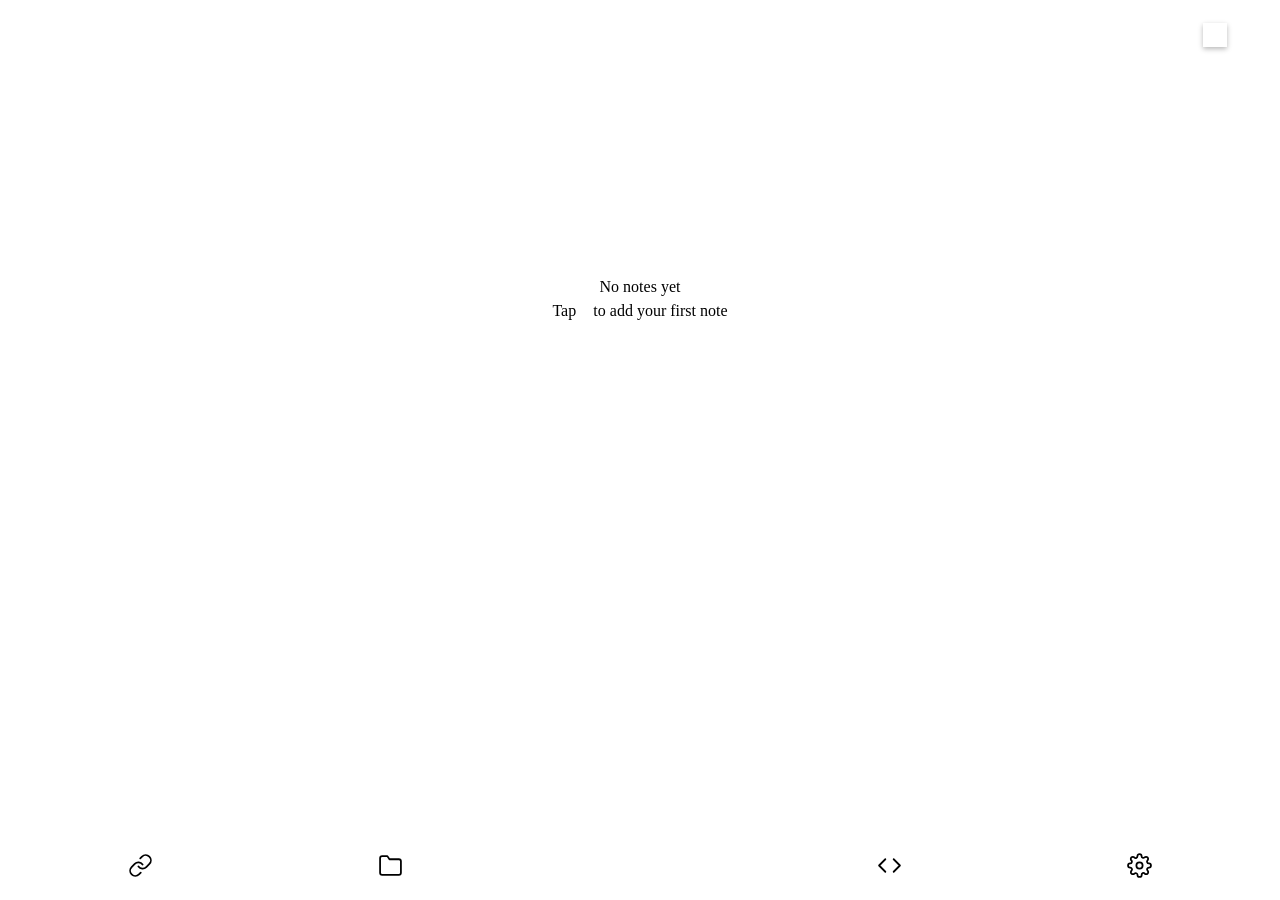
==== commit 51c48af0: "update" ====
--- a/index.html
+++ b/index.html
@@ -13,5 +13,14 @@
 <body>
   <div id="app"></div>
   <script type="module" src="app.js"></script>
+  <script>
+    if ("serviceWorker" in navigator) {
+      window.addEventListener("load", () => {
+        navigator.serviceWorker.register("./service-worker.js")
+          .then(r => console.log("[Maké SW] registered:", r.scope))
+          .catch(e => console.warn("[Maké SW] failed:", e));
+      });
+    }
+  </script>
 </body>
 </html>
